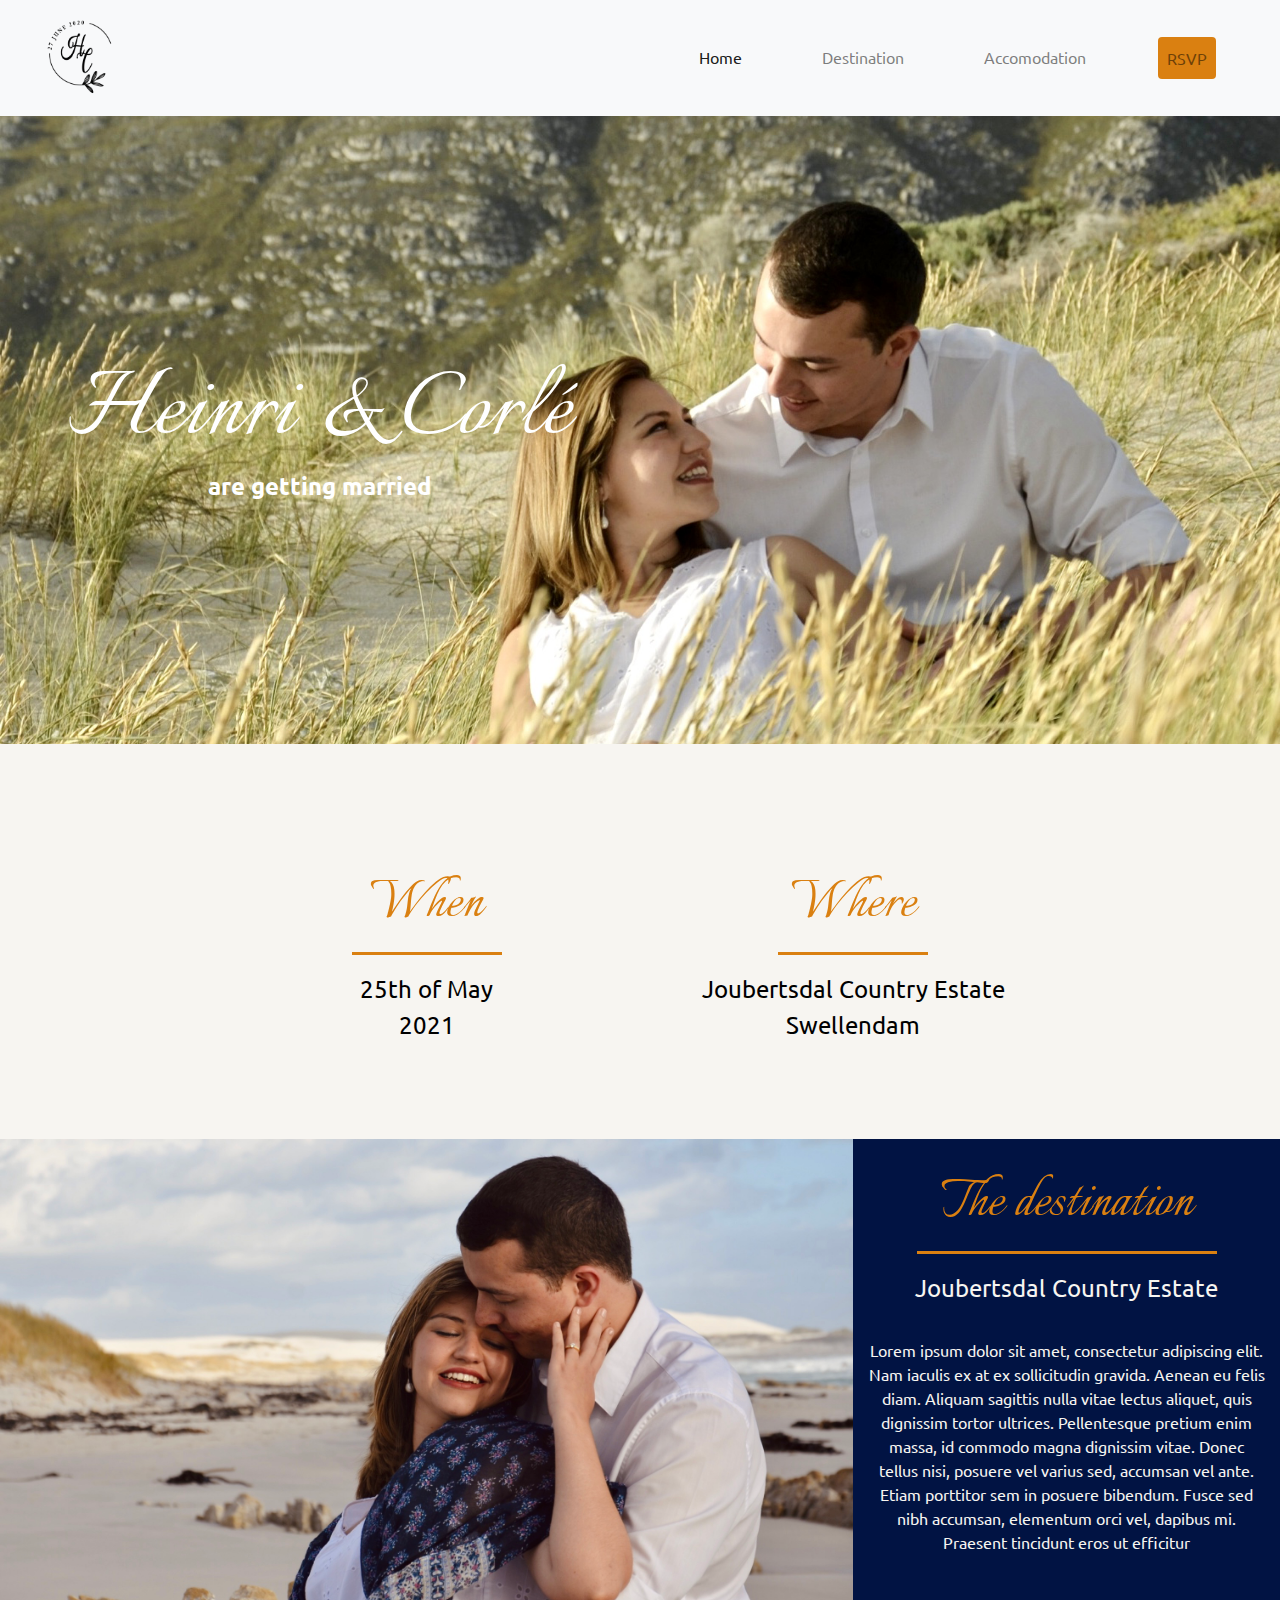
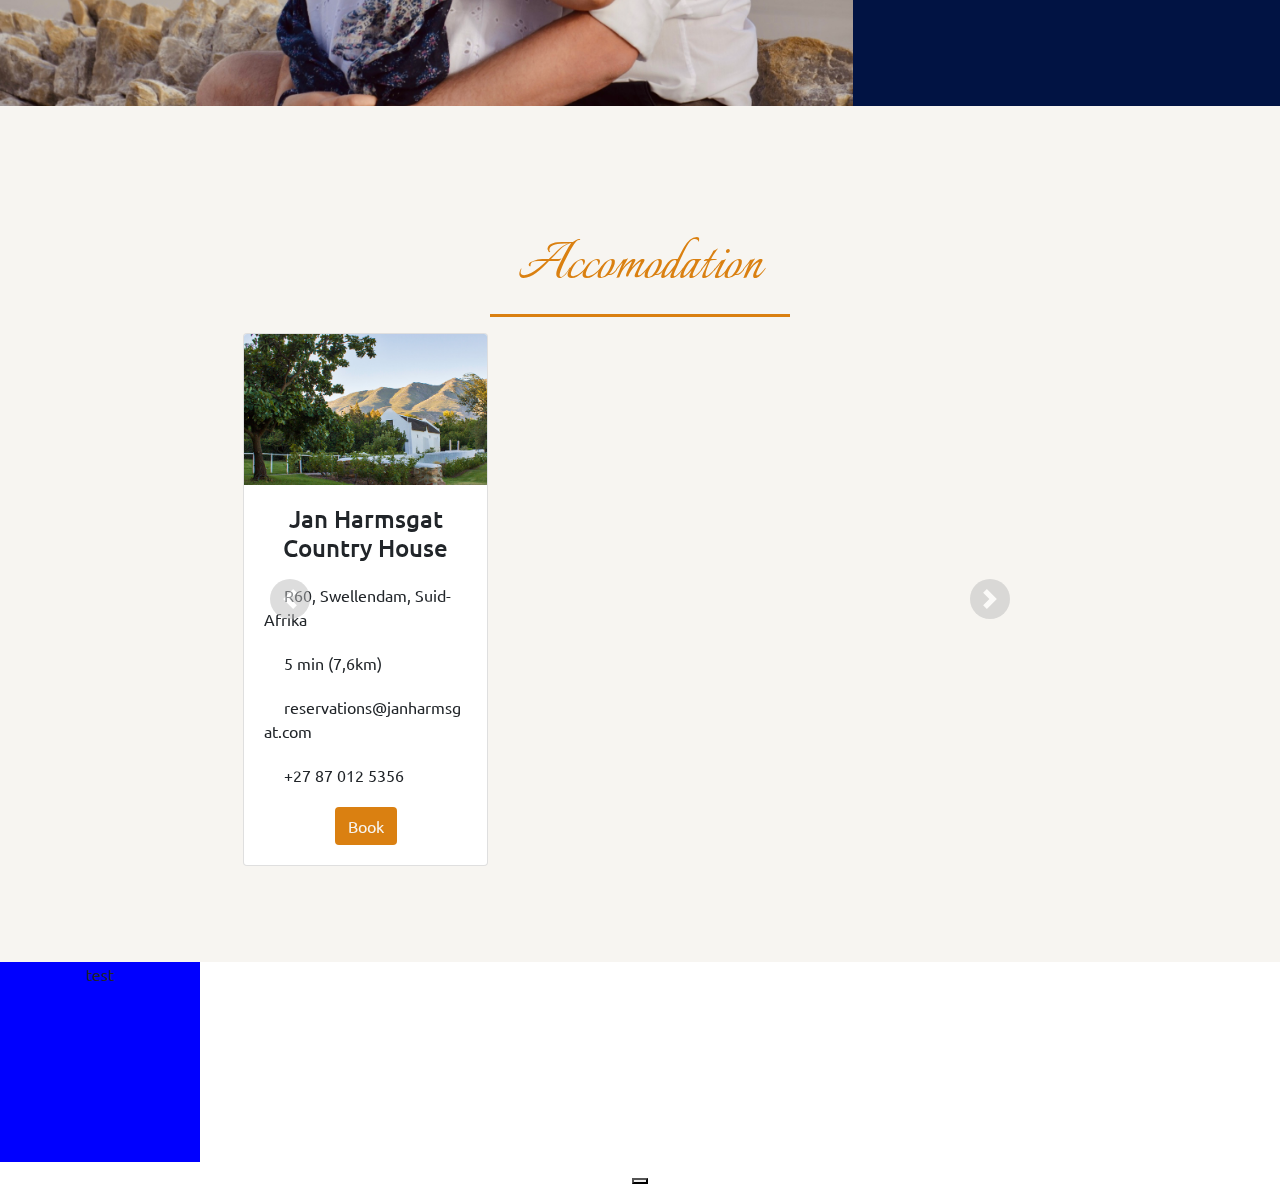
==== index.html @ 55f873d2 "added firebase integration" ====
<!DOCTYPE html>
<html lang="en">
  <head>
    <!-- Required meta tags -->
    <meta charset="utf-8" />
    <meta
      name="viewport"
      content="width=device-width, initial-scale=1, shrink-to-fit=no"
    />

    <!-- Fonts -->
    <link
      href="https://fonts.googleapis.com/css2?family=Roboto&family=Ubuntu&family=Italianno&display=swap"
      rel="stylesheet"
    />

    <!-- Bootstrap CSS -->
    <link
      rel="stylesheet"
      href="https://stackpath.bootstrapcdn.com/bootstrap/4.5.2/css/bootstrap.min.css"
      integrity="sha384-JcKb8q3iqJ61gNV9KGb8thSsNjpSL0n8PARn9HuZOnIxN0hoP+VmmDGMN5t9UJ0Z"
      crossorigin="anonymous"
    />

    <link rel="stylesheet" href="css/styles.css" />

    <title>Heinri & Corlé | 2021</title>
  </head>
  <body>
    <section id="header">
      <!-- Navbar -->
      <nav class="navbar navbar-expand-lg navbar-light bg-light">
        <a class="navbar-brand" href="#">
          <img
            src="./images/logo/Wedding-Monogram.png"
            width="100"
            height="100"
            alt="wedding-logo"
            loading="lazy"
        /></a>
        <button
          class="navbar-toggler"
          type="button"
          data-toggle="collapse"
          data-target="#navbarNavAltMarkup"
          aria-controls="navbarNavAltMarkup"
          aria-expanded="false"
          aria-label="Toggle navigation"
        >
          <span class="navbar-toggler-icon"></span>
        </button>
        <div class="collapse navbar-collapse" id="navbarNavAltMarkup">
          <div class="navbar-nav ml-auto">
            <a class="nav-link active" href="#"
              >Home <span class="sr-only">(current)</span></a
            >
            <a class="nav-link" href="#destination-info">Destination</a>
            <a class="nav-link" href="#accomodation-info">Accomodation</a>
            <button type="button" class="nav-link btn btn-custom" data-toggle="modal" data-target="#RSVPModal">RSVP</button>
          </div>
        </div>
      </nav>
    </section>
    <section id="main-content">
      <!-- Intro section -->
      <section id="intro">
        <div class="col-lg-6">
          <div class="intro-text">
            <div>
              <div class="intro-text-title">Heinri & Corlé</div>
              <div class="intro-text-subtitle">are getting married</div>
              <div>
                <span
                  data-jam="chevron-down"
                  data-fill="#FFFFFF"
                  data-width="64"
                  data-height="64"
                ></span>
              </div>
            </div>
          </div>
        </div>
      </section>
      <!-- Info summary section -->
      <section id="info-summary">
        <div class="row">
          <div class="d-none d-md-block col-2"></div>
          <div class="col-md-4">
            <span
              data-jam="calendar"
              data-fill="#000000"
              data-width="40"
              data-height="40"
            ></span>
            <div class="info-summary-title">When</div>
            <hr />
            <div class="info-summary-subtitle">
              <div>25th of May</div>
              <div>2021</div>
            </div>
          </div>
          <div class="col-md-4">
            <span
              data-jam="map"
              data-fill="#000000"
              data-width="40"
              data-height="40"
            ></span>
            <div class="info-summary-title">Where</div>
            <hr />
            <div class="info-summary-subtitle">
              <div>Joubertsdal Country Estate</div>
              <div>Swellendam</div>
            </div>
          </div>
          <div class="d-none d-md-block col-2"></div>
        </div>
      </section>
      <!-- Destination info section -->
      <section id="destination-info">
        <div class="row">
          <div class="col-lg-8 destination-info-img">
            <img src="./images/on-the-beach.JPG" alt="on-the-beach" />
          </div>
          <div class="col-lg-4">
            <div class="destination-info-title">The destination</div>
            <hr />
            <div class="destination-info-subtitle">
              Joubertsdal Country Estate
            </div>
            <div class="destination-info-text">
              <p>
                Lorem ipsum dolor sit amet, consectetur adipiscing elit. Nam
                iaculis ex at ex sollicitudin gravida. Aenean eu felis diam.
                Aliquam sagittis nulla vitae lectus aliquet, quis dignissim
                tortor ultrices. Pellentesque pretium enim massa, id commodo
                magna dignissim vitae. Donec tellus nisi, posuere vel varius
                sed, accumsan vel ante. Etiam porttitor sem in posuere bibendum.
                Fusce sed nibh accumsan, elementum orci vel, dapibus mi.
                Praesent tincidunt eros ut efficitur
              </p>
            </div>
          </div>
        </div>
      </section>
      <!-- Accomodation info -->
      <section id="accomodation-info">
        <div class="accomodation-info-title">Accomodation</div>
        <hr />
        <div class="row">
          <div class="col-xl-8 mx-auto">
            <div
              id="accomodation-info-carousel"
              class="carousel slide"
              data-ride="carousel"
            >
              <div class="carousel-inner w-100" role="listbox">
                <!-- Jan Harmsgat Country House -->
                <div class="carousel-item active">
                  <div class="col-lg-4 col-md-6">
                    <div class="card">
                      <img
                        class="card-img-top"
                        src="./images/accomodation/JanHarmsGat.png"
                        alt="Card image cap"
                      />
                      <div class="card-body">
                        <h4 class="card-title">Jan Harmsgat Country House</h4>
                        <div class="card-text-item">
                          <div>
                            <span
                              data-jam="map-marker"
                              data-fill="#000000"
                              data-width="24"
                              data-height="24"
                            ></span
                            ><span class="item-text"
                              >R60, Swellendam, Suid-Afrika</span
                            >
                          </div>
                        </div>
                        <div class="card-text-item">
                          <div>
                            <span
                              data-jam="ruler"
                              data-fill="#000000"
                              data-width="24"
                              data-height="24"
                            ></span
                            ><span class="item-text">5 min (7,6km)</span>
                          </div>
                        </div>
                        <div class="card-text-item">
                          <div>
                            <span
                              data-jam="envelope"
                              data-fill="#000000"
                              data-width="24"
                              data-height="24"
                            ></span
                            ><span class="item-text"
                              >reservations@janharmsgat.com</span
                            >
                          </div>
                        </div>
                        <div class="card-text-item">
                          <div>
                            <span
                              data-jam="phone"
                              data-fill="#000000"
                              data-width="24"
                              data-height="24"
                            ></span
                            ><span class="item-text">+27 87 012 5356</span>
                          </div>
                        </div>
                        <a class="btn btn-custom" href="http://www.janharmsgat.com/" target="_blank">Book</a>
                      </div>
                    </div> 
                  </div>
                </div>
                <!-- Fonteinskloof Guest Farm -->
                <div class="carousel-item">
                  <div class="col-lg-4 col-md-6">
                    <div class="card">
                      <img
                        class="card-img-top"
                        src="./images/accomodation/FonteinsKloof.png"
                        alt="Card image cap"
                      />
                      <div class="card-body">
                        <h4 class="card-title">Fonteinskloof Guest Farm</h4>
                        <div class="card-text-item">
                          <div>
                            <span
                              data-jam="map-marker"
                              data-fill="#000000"
                              data-width="24"
                              data-height="24"
                            ></span
                            ><span class="item-text"
                              >R60, Suid-Afrika</span
                            >
                          </div>
                        </div>
                        <div class="card-text-item">
                          <div>
                            <span
                              data-jam="ruler"
                              data-fill="#000000"
                              data-width="24"
                              data-height="24"
                            ></span
                            ><span class="item-text">5 min (7.6 km)</span>
                          </div>
                        </div>
                        <div class="card-text-item">
                          <div>
                            <span
                              data-jam="envelope"
                              data-fill="#000000"
                              data-width="24"
                              data-height="24"
                            ></span
                            ><span class="item-text"
                              >williamj17@gmail.com</span
                            >
                          </div>
                        </div>
                        <div class="card-text-item">
                          <div>
                            <span
                              data-jam="phone"
                              data-fill="#000000"
                              data-width="24"
                              data-height="24"
                            ></span
                            ><span class="item-text">+27 83 268 8273</span>
                          </div>
                        </div>
                        <a class="btn btn-custom" href="http://www.fonteinskloof.com/" target="_blank">Book</a>
                      </div>
                    </div> 
                  </div>
                </div>
                <!-- Bonfrutti -->
                <div class="carousel-item">
                  <div class="col-lg-4 col-md-6">
                    <div class="card">
                      <img
                        class="card-img-top"
                        src="./images/accomodation/BonFrutti.png"
                        alt="Card image cap"
                      />
                      <div class="card-body">
                        <h4 class="card-title">Bonfrutti</h4>
                        <div class="card-text-item">
                          <div>
                            <span
                              data-jam="map-marker"
                              data-fill="#000000"
                              data-width="24"
                              data-height="24"
                            ></span
                            ><span class="item-text"
                              >Boesmanspad, R60 tussen Ashton en Swellendam, Bonnievale, Suid-Afrika</span
                            >
                          </div>
                        </div>
                        <div class="card-text-item">
                          <div>
                            <span
                              data-jam="ruler"
                              data-fill="#000000"
                              data-width="24"
                              data-height="24"
                            ></span
                            ><span class="item-text">7 min (11.1 km)</span>
                          </div>
                        </div>
                        <div class="card-text-item">
                          <div>
                            <span
                              data-jam="envelope"
                              data-fill="#000000"
                              data-width="24"
                              data-height="24"
                            ></span
                            ><span class="item-text"
                              >info@bonfrutti.co.za</span
                            >
                          </div>
                        </div>
                        <div class="card-text-item">
                          <div>
                            <span
                              data-jam="phone"
                              data-fill="#000000"
                              data-width="24"
                              data-height="24"
                            ></span
                            ><span class="item-text">+27 84 549 2924</span>
                          </div>
                        </div>
                        <a class="btn btn-custom" href="http://www.bonfrutti.co.za/" target="_blank">Book</a>
                      </div>
                    </div> 
                  </div>
                </div>
                <!-- Spanspek Se Plek Akkommodasie -->
                <div class="carousel-item">
                  <div class="col-lg-4 col-md-6">
                    <div class="card">
                      <img
                        class="card-img-top"
                        src="./images/accomodation/SpanspekSePlek.png"
                        alt="Card image cap"
                      />
                      <div class="card-body">
                        <h4 class="card-title">Spanspek Se Plek Akkommodasie</h4>
                        <div class="card-text-item">
                          <div>
                            <span
                              data-jam="map-marker"
                              data-fill="#000000"
                              data-width="24"
                              data-height="24"
                            ></span
                            ><span class="item-text"
                              >Robertson, Suid-Afrika</span
                            >
                          </div>
                        </div>
                        <div class="card-text-item">
                          <div>
                            <span
                              data-jam="ruler"
                              data-fill="#000000"
                              data-width="24"
                              data-height="24"
                            ></span
                            ><span class="item-text">10 min (15.6 km)</span>
                          </div>
                        </div>
                        <div class="card-text-item">
                          <div>
                            <span
                              data-jam="envelope"
                              data-fill="#000000"
                              data-width="24"
                              data-height="24"
                            ></span
                            ><span class="item-text"
                              >spanspek@breede.co.za</span
                            >
                          </div>
                        </div>
                        <div class="card-text-item">
                          <div>
                            <span
                              data-jam="phone"
                              data-fill="#000000"
                              data-width="24"
                              data-height="24"
                            ></span
                            ><span class="item-text">+27 82 321 7154</span>
                          </div>
                        </div>
                        <a class="btn btn-custom" href="http://www.spanspekseplek.co.za/" target="_blank">Book</a>
                      </div>
                    </div> 
                  </div>
                </div>
                <!-- Eenuurkop Guest Farm -->
                <div class="carousel-item">
                  <div class="col-lg-4 col-md-6">
                    <div class="card">
                      <img
                        class="card-img-top"
                        src="./images/accomodation/eenuurkop.png"
                        alt="Card image cap"
                      />
                      <div class="card-body">
                        <h4 class="card-title">Eenuurkop Guest Farm</h4>
                        <div class="card-text-item">
                          <div>
                            <span
                              data-jam="map-marker"
                              data-fill="#000000"
                              data-width="24"
                              data-height="24"
                            ></span
                            ><span class="item-text"
                              >R60, Swellendam, Suid-Afrika</span
                            >
                          </div>
                        </div>
                        <div class="card-text-item">
                          <div>
                            <span
                              data-jam="ruler"
                              data-fill="#000000"
                              data-width="24"
                              data-height="24"
                            ></span
                            ><span class="item-text">9 min (13.4 km)</span>
                          </div>
                        </div>
                        <div class="card-text-item">
                          <div>
                            <span
                              data-jam="envelope"
                              data-fill="#000000"
                              data-width="24"
                              data-height="24"
                            ></span
                            ><span class="item-text"
                              >info@eenuurkop.co.za</span
                            >
                          </div>
                        </div>
                        <div class="card-text-item">
                          <div>
                            <span
                              data-jam="phone"
                              data-fill="#000000"
                              data-width="24"
                              data-height="24"
                            ></span
                            ><span class="item-text">+27 82 956 9461</span>
                          </div>
                        </div>
                        <a class="btn btn-custom" href="http://www.eenuurkop.co.za/" target="_blank">Book</a>
                      </div>
                    </div> 
                  </div>
                </div>
                <!-- Leopard Trail -->
                <div class="carousel-item">
                  <div class="col-lg-4 col-md-6">
                    <div class="card">
                      <img
                        class="card-img-top"
                        src="./images/accomodation/leopardsTrail.png"
                        alt="Card image cap"
                      />
                      <div class="card-body">
                        <h4 class="card-title">Leopard Trail</h4>
                        <div class="card-text-item">
                          <div>
                            <span
                              data-jam="map-marker"
                              data-fill="#000000"
                              data-width="24"
                              data-height="24"
                            ></span
                            ><span class="item-text"
                              >R60, Bonnievale, Suid-Arika</span
                            >
                          </div>
                        </div>
                        <div class="card-text-item">
                          <div>
                            <span
                              data-jam="ruler"
                              data-fill="#000000"
                              data-width="24"
                              data-height="24"
                            ></span
                            ><span class="item-text">9 min (6.3 km)</span>
                          </div>
                        </div>
                        <div class="card-text-item">
                          <div>
                            <span
                              data-jam="envelope"
                              data-fill="#000000"
                              data-width="24"
                              data-height="24"
                            ></span
                            ><span class="item-text"
                              >leopardtrail@barvallei.co.za</span
                            >
                          </div>
                        </div>
                        <div class="card-text-item">
                          <div>
                            <span
                              data-jam="phone"
                              data-fill="#000000"
                              data-width="24"
                              data-height="24"
                            ></span
                            ><span class="item-text">+27 82 413 4021</span>
                          </div>
                        </div>
                        <a class="btn btn-custom" href="http://www.leopardtrail.co.za/" target="_blank">Book</a>
                      </div>
                    </div> 
                  </div>
                </div>
                <!-- Swellendam Country Lodge -->
                <div class="carousel-item">
                  <div class="col-lg-4 col-md-6">
                    <div class="card">
                      <img
                        class="card-img-top"
                        src="./images/accomodation/SwellendamCountryLodge.png"
                        alt="Card image cap"
                      />
                      <div class="card-body">
                        <h4 class="card-title">Swellendam Country Lodge</h4>
                        <div class="card-text-item">
                          <div>
                            <span
                              data-jam="map-marker"
                              data-fill="#000000"
                              data-width="24"
                              data-height="24"
                            ></span
                            ><span class="item-text"
                              >237 Voortrek St, Swellendam, Suid-Afrika</span
                            >
                          </div>
                        </div>
                        <div class="card-text-item">
                          <div>
                            <span
                              data-jam="ruler"
                              data-fill="#000000"
                              data-width="24"
                              data-height="24"
                            ></span
                            ><span class="item-text">12 min (16.8 km)</span>
                          </div>
                        </div>
                        <div class="card-text-item">
                          <div>
                            <span
                              data-jam="envelope"
                              data-fill="#000000"
                              data-width="24"
                              data-height="24"
                            ></span
                            ><span class="item-text"
                              >info@swellendamlodge.com</span
                            >
                          </div>
                        </div>
                        <div class="card-text-item">
                          <div>
                            <span
                              data-jam="phone"
                              data-fill="#000000"
                              data-width="24"
                              data-height="24"
                            ></span
                            ><span class="item-text">+27 28 514 3629</span>
                          </div>
                        </div>
                        <a class="btn btn-custom" href="http://www.swellendamlodge.com/" target="_blank">Book</a>
                      </div>
                    </div> 
                  </div>
                </div>
                <!-- Old Mill Guest House -->
                <div class="carousel-item">
                  <div class="col-lg-4 col-md-6">
                    <div class="card">
                      <img
                        class="card-img-top"
                        src="./images/accomodation/oldmill.png"
                        alt="Card image cap"
                      />
                      <div class="card-body">
                        <h4 class="card-title">Old Mill Guest House</h4>
                        <div class="card-text-item">
                          <div>
                            <span
                              data-jam="map-marker"
                              data-fill="#000000"
                              data-width="24"
                              data-height="24"
                            ></span
                            ><span class="item-text"
                              >241 Voortrek St, Swellendam, Suid-Afrika</span
                            >
                          </div>
                        </div>
                        <div class="card-text-item">
                          <div>
                            <span
                              data-jam="ruler"
                              data-fill="#000000"
                              data-width="24"
                              data-height="24"
                            ></span
                            ><span class="item-text">11 min (16.7 km)</span>
                          </div>
                        </div>
                        <div class="card-text-item">
                          <div>
                            <span
                              data-jam="envelope"
                              data-fill="#000000"
                              data-width="24"
                              data-height="24"
                            ></span
                            ><span class="item-text"
                              >guestcottages@oldmill.co.za</span
                            >
                          </div>
                        </div>
                        <div class="card-text-item">
                          <div>
                            <span
                              data-jam="phone"
                              data-fill="#000000"
                              data-width="24"
                              data-height="24"
                            ></span
                            ><span class="item-text">+27 28 514 2790</span>
                          </div>
                        </div>
                        <a class="btn btn-custom" href="http://www.oldmill.co.za/" target="_blank">Book</a>
                      </div>
                    </div> 
                  </div>
                </div>
                <!-- Moolmanshof B&B -->
                <div class="carousel-item">
                  <div class="col-lg-4 col-md-6">
                    <div class="card">
                      <img
                        class="card-img-top"
                        src="./images/accomodation/Moolmanshof.png"
                        alt="Card image cap"
                      />
                      <div class="card-body">
                        <h4 class="card-title">Moolmanshof B&B</h4>
                        <div class="card-text-item">
                          <div>
                            <span
                              data-jam="map-marker"
                              data-fill="#000000"
                              data-width="24"
                              data-height="24"
                            ></span
                            ><span class="item-text"
                              >217 Voortrek St, Swellendam, Suid-Afrika</span
                            >
                          </div>
                        </div>
                        <div class="card-text-item">
                          <div>
                            <span
                              data-jam="ruler"
                              data-fill="#000000"
                              data-width="24"
                              data-height="24"
                            ></span
                            ><span class="item-text">12 min (17.0 km)</span>
                          </div>
                        </div>
                        <div class="card-text-item">
                          <div>
                            <span
                              data-jam="envelope"
                              data-fill="#000000"
                              data-width="24"
                              data-height="24"
                            ></span
                            ><span class="item-text"
                              >None</span
                            >
                          </div>
                        </div>
                        <div class="card-text-item">
                          <div>
                            <span
                              data-jam="phone"
                              data-fill="#000000"
                              data-width="24"
                              data-height="24"
                            ></span
                            ><span class="item-text">+27 28 514 3258</span>
                          </div>
                        </div>
                        <a class="btn btn-custom" href="https://www.annascollection.com/moolmanshof/self-catering" target="_blank">Book</a>
                      </div>
                    </div> 
                  </div>
                </div>
                <!-- Rothman Manor Guest House -->
                <div class="carousel-item">
                  <div class="col-lg-4 col-md-6">
                    <div class="card">
                      <img
                        class="card-img-top"
                        src="./images/accomodation/RothmansManor.png"
                        alt="Card image cap"
                      />
                      <div class="card-body">
                        <h4 class="card-title">Rothman Manor Guest House</h4>
                        <div class="card-text-item">
                          <div>
                            <span
                              data-jam="map-marker"
                              data-fill="#000000"
                              data-width="24"
                              data-height="24"
                            ></span
                            ><span class="item-text"
                              >268 Voortrek St, Swellendam, Suid-Afrika</span
                            >
                          </div>
                        </div>
                        <div class="card-text-item">
                          <div>
                            <span
                              data-jam="ruler"
                              data-fill="#000000"
                              data-width="24"
                              data-height="24"
                            ></span
                            ><span class="item-text">13 min (16.8 km)</span>
                          </div>
                        </div>
                        <div class="card-text-item">
                          <div>
                            <span
                              data-jam="envelope"
                              data-fill="#000000"
                              data-width="24"
                              data-height="24"
                            ></span
                            ><span class="item-text"
                              >info@rothmanmanor.co.za</span
                            >
                          </div>
                        </div>
                        <div class="card-text-item">
                          <div>
                            <span
                              data-jam="phone"
                              data-fill="#000000"
                              data-width="24"
                              data-height="24"
                            ></span
                            ><span class="item-text">+27 28 514 2771</span>
                          </div>
                        </div>
                        <a class="btn btn-custom" href="http://www.rothmanmanor.co.za/" target="_blank">Book</a>
                      </div>
                    </div> 
                  </div>
                </div>
              </div>
              <a
                class="carousel-control-prev"
                href="#accomodation-info-carousel"
                role="button"
                data-slide="prev"
              >
              <span class="dot"><span
                class="carousel-control-prev-icon"
                aria-hidden="true"
              ></span>
                <span class="sr-only">Previous</span>
              </a>
              <a
                class="carousel-control-next"
                href="#accomodation-info-carousel"
                role="button"
                data-slide="next"
              >
                <span class="dot"><span
                  class="carousel-control-next-icon"
                  aria-hidden="true"
                ></span>
              </span>
                <span class="sr-only">Next</span>
              </a>
            </div>
          </div>
        </div>
      </section>
    </section>
    <section id="footer">
      <div id="test" style="height:200px; width: 200px; background-color: blue; z-index: 10000000;">test</div>
      <button onclick="writeTest()"></button>
    </section>
    <span id="backToTopButton" class="dot" onclick="topFunction()" ><span
      data-jam="chevron-up"
      data-fill="#FFF"
      data-width="24"
      data-height="24"
    ></span
    ></span>    
  

<!-- Modal -->
<div class="modal fade" id="RSVPModal" tabindex="-1" aria-labelledby="exampleModalLabel" aria-hidden="true">
  <div class="modal-dialog">
    <div class="modal-content">
      <div class="modal-header">
        <h5 class="modal-title" id="exampleModalLabel">RSVP</h5>
        <button type="button" class="close" data-dismiss="modal" aria-label="Close">
          <span aria-hidden="true">&times;</span>
        </button>
      </div>
      <div class="modal-body">
        Please enter your name
      </div>
      <div class="modal-footer">
        <button type="button" class="btn btn-secondary" data-dismiss="modal">Close</button>
        <button type="button" class="btn btn-primary">RSVP</button>
      </div>
    </div>
  </div>
</div>

<!-- The core Firebase JS SDK is always required and must be listed first -->
<script src="https://www.gstatic.com/firebasejs/8.0.0/firebase-app.js"></script>

<!-- TODO: Add SDKs for Firebase products that you want to use
     https://firebase.google.com/docs/web/setup#available-libraries -->
<script src="https://www.gstatic.com/firebasejs/8.0.0/firebase-analytics.js"></script>
<script src="https://www.gstatic.com/firebasejs/8.0.0/firebase-database.js"></script>

<script>
  // Your web app's Firebase configuration
  // For Firebase JS SDK v7.20.0 and later, measurementId is optional
  var firebaseConfig = {
    apiKey: "AIzaSyBouhxQ9n17fgGP1L5nU3v7B1D0TyR961c",
    authDomain: "hc-wedding-2021.firebaseapp.com",
    databaseURL: "https://hc-wedding-2021.firebaseio.com",
    projectId: "hc-wedding-2021",
    storageBucket: "hc-wedding-2021.appspot.com",
    messagingSenderId: "503199872066",
    appId: "1:503199872066:web:5f69a47d61fe23584969db",
    measurementId: "G-R15TS4N8QQ"
  };
  // Initialize Firebase
  firebase.initializeApp(firebaseConfig);  
  firebase.analytics();
  var database = firebase.database();
</script>

    <!-- Optional JavaScript -->
    <!-- jQuery first, then Popper.js, then Bootstrap JS -->
    <script
      src="https://code.jquery.com/jquery-3.5.1.slim.min.js"
      integrity="sha384-DfXdz2htPH0lsSSs5nCTpuj/zy4C+OGpamoFVy38MVBnE+IbbVYUew+OrCXaRkfj"
      crossorigin="anonymous"
    ></script>
    <script>
      $(".carousel.slide .carousel-item").each(function () {
        var next = $(this).next();
        if (!next.length) {
          next = $(this).siblings(":first");
        }
        next.children(":first-child").clone().appendTo($(this));

        for (var i = 0; i < 1; i++) {
            next = next.next();
          if (!next.length) {
            next = $(this).siblings(":first");
          }
          next.children(":first-child").clone().appendTo($(this));
        }
      });

      //Get the button:
      backToTopButton = document.getElementById("backToTopButton");

// When the user scrolls down 20px from the top of the document, show the button
window.onscroll = function() {scrollFunction()};

function scrollFunction() {
  if (document.body.scrollTop > 20 || document.documentElement.scrollTop > 20) {
    backToTopButton.style.display = "inline-flex";
    backToTopButton.style.webkitDisplay = "inline-flex";
  } else {
    backToTopButton.style.display = "none";
    backToTopButton.style.webkitDisplay = "none";
  }
}

// When the user clicks on the button, scroll to the top of the document
function topFunction() {
  document.body.scrollTop = 0; // For Safari
  document.documentElement.scrollTop = 0; // For Chrome, Firefox, IE and Opera
}

function updateTest(test){
 var testE = document.getElementById('test');
 testE.innerHTML = test;
}

function writeTest() {
  var testE = document.getElementById('test').innerHTML;
  var newTest = newTest == 'true';
  console.log(newTest);
  firebase.database().ref().set({
      Test: newTest
  });
}

var getTestRef = firebase.database().ref('Test');

getTestRef.on('value', function(snapshot) {
  updateTest(snapshot.val());
});

    </script>
    <script
      src="https://cdn.jsdelivr.net/npm/popper.js@1.16.1/dist/umd/popper.min.js"
      integrity="sha384-9/reFTGAW83EW2RDu2S0VKaIzap3H66lZH81PoYlFhbGU+6BZp6G7niu735Sk7lN"
      crossorigin="anonymous"
    ></script>
    <script
      src="https://stackpath.bootstrapcdn.com/bootstrap/4.5.2/js/bootstrap.min.js"
      integrity="sha384-B4gt1jrGC7Jh4AgTPSdUtOBvfO8shuf57BaghqFfPlYxofvL8/KUEfYiJOMMV+rV"
      crossorigin="anonymous"
    ></script>
    <!-- Jam Icons -->
    <script src="https://unpkg.com/jam-icons/js/jam.min.js"></script>
  </body>
</html>
---- css/styles.css ----
:root {
  --color-primary: #011343;
  --color-secondary: #da8011;
  --color-neutral: #f7f5f1;
  --color-black: #000000;
  --color-white: #ffffff;
  --color-gold-dark: #c27210;
  --color-gold-light: #fbd19e;
  --font-color-primary: rgb(255, 255, 255);
  --font-size-s: 1rem;
  --font-size-m: 1.5rem;
  --font-size-l: 4rem;
  --font-size-xl: 7rem;
  --padding-xs: 0.2rem;
  --padding-s: 2rem;
  --padding-m: 4rem;
  --padding-l: 6rem;
  --padding-xl: 8rem;
  --margin-s: 2rem;
  --margin-m: 4rem;
  --margin-l: 6rem;
  --margin-xl: 8rem;
  --font-cursive: "Italianno", cursive;
}

html,
body {
  width: 100%;
  height: 100%;
  margin: 0px;
  padding: 0px;
}

body {
  background-image: url("../images/long-grass-bg.png");
  background-repeat: no-repeat;
  background-attachment: fixed;
  background-position: center;
  background-size: cover;
  font-family: "Ubuntu", sans-serif;
  text-align: center;
}

.row {
  margin-left: 0;
  margin-right: 0;
}

.btn-custom {
  color: var(--color-neutral);
  background-color: var(--color-secondary);
  border-color: transparent;
}

.btn-custom:hover {
  background-color: var(--color-gold-dark);
}

.btn:focus {
  box-shadow: 0 0 0 0.2rem var(--color-gold-light);
}

/* Navbar */

.navbar {
  padding: var(--padding-xs) var(--padding-s);
}

.nav-link {
  margin: 0 var(--margin-s);
}

.navbar-light .navbar-nav .nav-link.btn-rsvp {
  color: var(--color-neutral);
}

/* Intro section */
.intro-text {
  color: var(--font-color-primary);
  display: flex;
  align-items: center;
  justify-content: center;
  margin: 15rem 0;
}

.intro-text-title {
  font-family: var(--font-cursive);
  font-size: var(--font-size-xl);
  line-height: 1;
}
.intro-text-subtitle {
  font-size: var(--font-size-m);
  font-weight: bold;
}

/* Info summary section */

#info-summary {
  background-color: var(--color-neutral);
  padding: var(--padding-l) 0;
}

#info-summary hr {
  border-color: var(--color-secondary);
  width: 150px;
  border-width: 3px;
}

.info-summary-title {
  font-family: var(--font-cursive);
  font-size: var(--font-size-l);
  color: var(--color-secondary);
  line-height: 1;
  margin-top: var(--margin-s);
}

.info-summary-subtitle {
  font-size: var(--font-size-m);
  color: var(--color-black);
}

/* Destination info section*/

#destination-info {
  background-color: var(--color-primary);
}

#destination-info img {
  padding: 0;
  width: 100%;
}

.destination-info-img {
  padding: 0;
}

#destination-info hr {
  border-color: var(--color-secondary);
  width: 300px;
  border-width: 3px;
}

.destination-info-title {
  font-family: var(--font-cursive);
  font-size: var(--font-size-l);
  color: var(--color-secondary);
  line-height: 1;
  margin-top: var(--margin-s);
}

.destination-info-subtitle {
  font-size: var(--font-size-m);
  color: var(--color-neutral);
}

.destination-info-text {
  font-size: var(--font-size-s);
  color: var(--color-neutral);
  margin-top: var(--margin-s);
}

/* Accomodation */

#accomodation-info {
  background-color: var(--color-neutral);
  padding: var(--padding-l) 0;
}

#accomodation-info hr {
  border-color: var(--color-secondary);
  width: 300px;
  border-width: 3px;
}

.accomodation-info-title {
  font-family: var(--font-cursive);
  font-size: var(--font-size-l);
  color: var(--color-secondary);
  line-height: 1;
  margin-top: var(--margin-s);
}

.dot {
  height: 40px;
  width: 40px;
  background-color: #bbb;
  border-radius: 50%;
  display: inline-flex;
  align-items: center;
  justify-content: center;
}

.card-text-item {
  margin: 20px 0;
  text-align: left;
}

.card-text-item .item-text {
  margin-left: 20px;
}

/* Accomodation Carousel */

/* medium - display 2  */
@media (min-width: 768px) {
  .carousel-inner .carousel-item-right.active,
  .carousel-inner .carousel-item-next {
    transform: translateX(50%);
  }

  .carousel-inner .carousel-item-left.active,
  .carousel-inner .carousel-item-prev {
    transform: translateX(-50%);
  }
}

/* large - display 3 */
@media (min-width: 992px) {
  .carousel-inner .carousel-item-right.active,
  .carousel-inner .carousel-item-next {
    transform: translateX(33%);
  }

  .carousel-inner .carousel-item-left.active,
  .carousel-inner .carousel-item-prev {
    transform: translateX(-33%);
  }
}

@media (max-width: 768px) {
  .carousel-inner .carousel-item > div {
    display: none;
  }

  .carousel-inner .carousel-item > div:first-child {
    display: block;
  }
}

.carousel-inner .carousel-item.active,
.carousel-inner .carousel-item-next,
.carousel-inner .carousel-item-prev {
  display: flex;
}

.carousel-inner .carousel-item-right,
.carousel-inner .carousel-item-left {
  transform: translateX(0);
}


/* Back to top button */

#backToTopButton { 
    display: none;     
    position: fixed;
    bottom: 20px;
    right: 30px;
    z-index: 99;    
    border: none;
    outline: none;   
    cursor: pointer;    
  }
  
  #backToTopButton:hover {
    background-color: #555;
  }
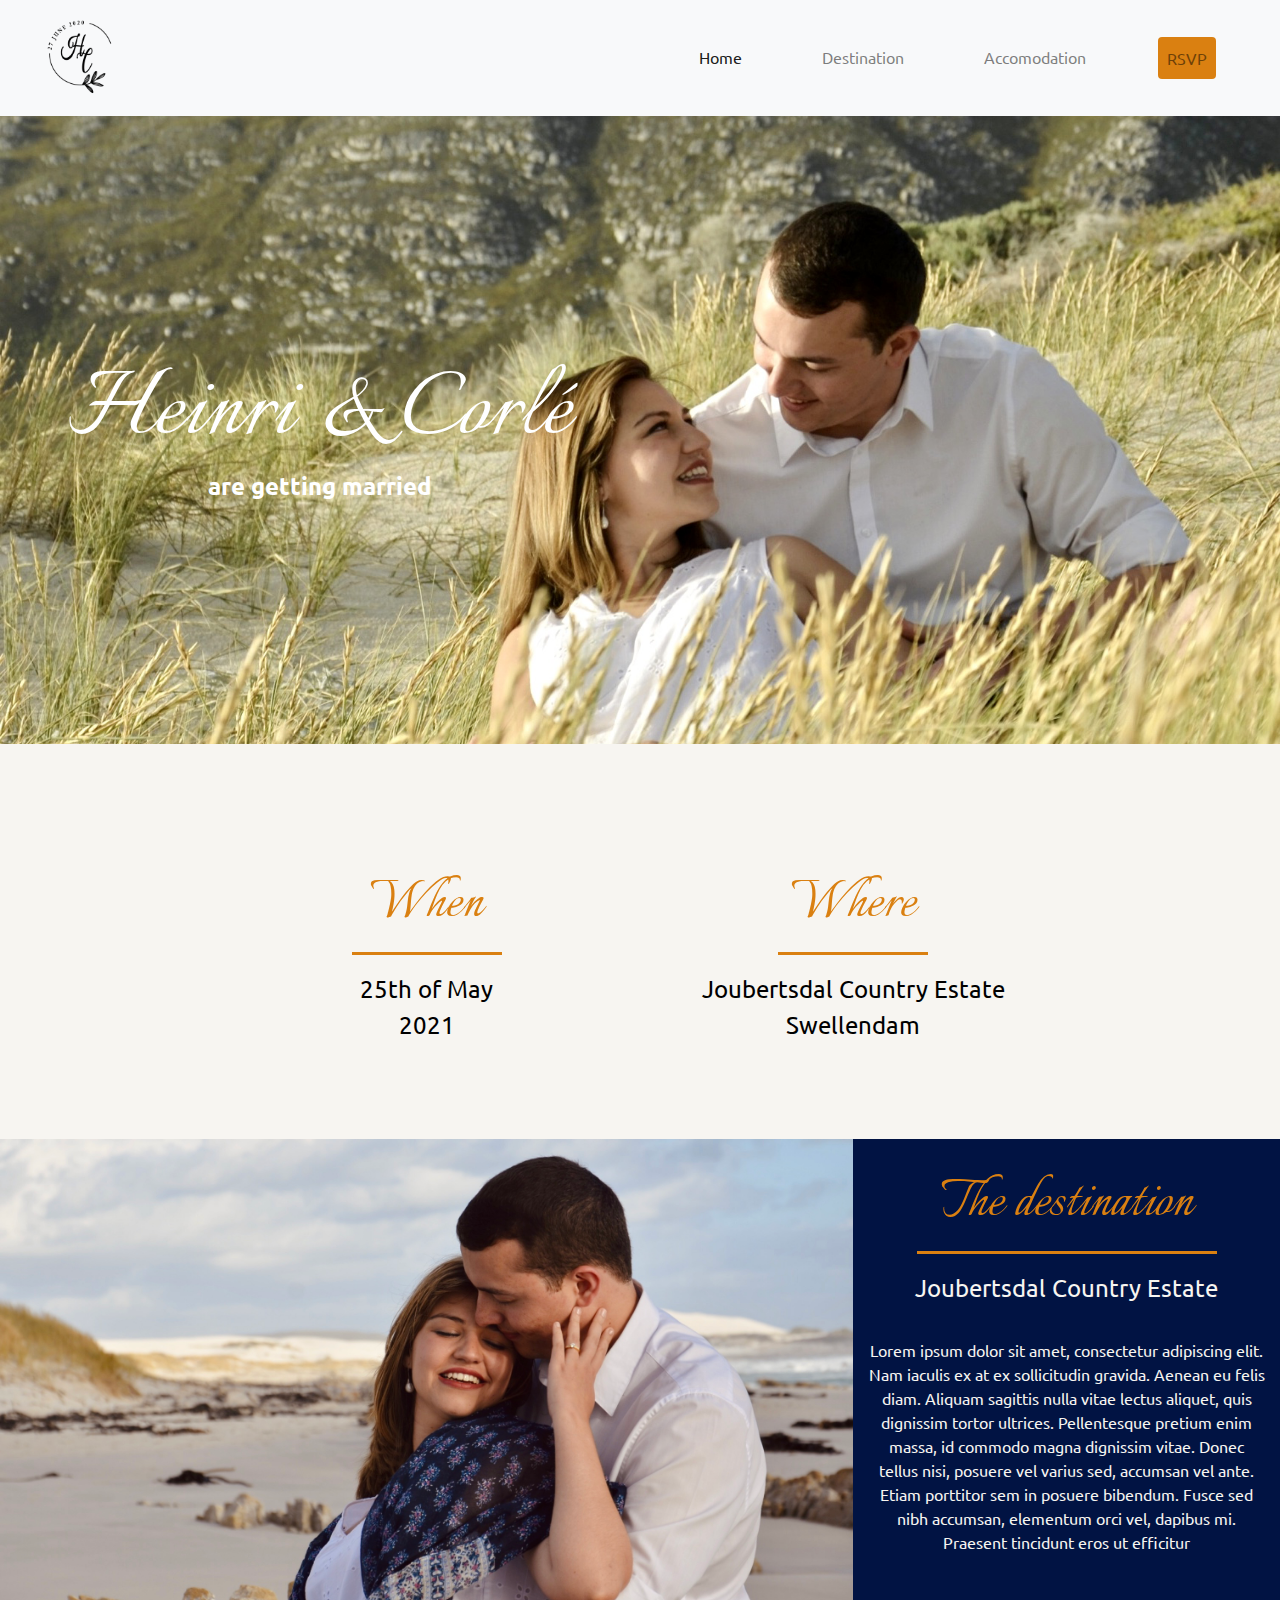
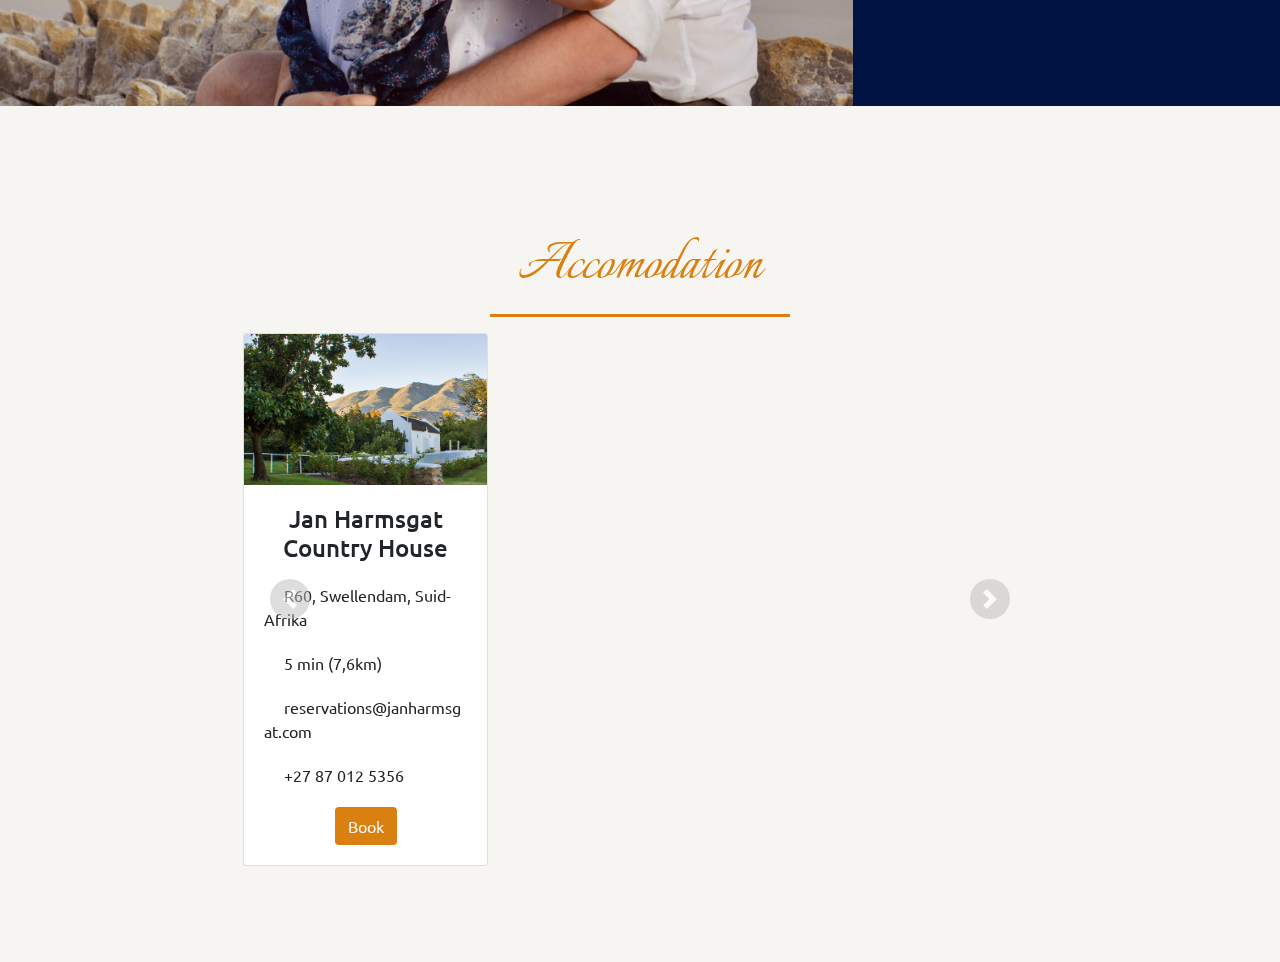
==== commit 5623237a: "added first rsvp page" ====
--- a/index.html
+++ b/index.html
@@ -26,7 +26,7 @@
 
     <title>Heinri & Corlé | 2021</title>
   </head>
-  <body>
+  <body class="home">
     <section id="header">
       <!-- Navbar -->
       <nav class="navbar navbar-expand-lg navbar-light bg-light">
@@ -56,7 +56,7 @@
             >
             <a class="nav-link" href="#destination-info">Destination</a>
             <a class="nav-link" href="#accomodation-info">Accomodation</a>
-            <button type="button" class="nav-link btn btn-custom" data-toggle="modal" data-target="#RSVPModal">RSVP</button>
+            <button type="button" class="nav-link btn btn-custom"><a href="./rsvp.html">RSVP</a></button>
           </div>
         </div>
       </nav>
@@ -826,9 +826,7 @@
         </div>
       </section>
     </section>
-    <section id="footer">
-      <div id="test" style="height:200px; width: 200px; background-color: blue; z-index: 10000000;">test</div>
-      <button onclick="writeTest()"></button>
+    <section id="footer">      
     </section>
     <span id="backToTopButton" class="dot" onclick="topFunction()" ><span
       data-jam="chevron-up"
@@ -894,66 +892,7 @@
       integrity="sha384-DfXdz2htPH0lsSSs5nCTpuj/zy4C+OGpamoFVy38MVBnE+IbbVYUew+OrCXaRkfj"
       crossorigin="anonymous"
     ></script>
-    <script>
-      $(".carousel.slide .carousel-item").each(function () {
-        var next = $(this).next();
-        if (!next.length) {
-          next = $(this).siblings(":first");
-        }
-        next.children(":first-child").clone().appendTo($(this));
-
-        for (var i = 0; i < 1; i++) {
-            next = next.next();
-          if (!next.length) {
-            next = $(this).siblings(":first");
-          }
-          next.children(":first-child").clone().appendTo($(this));
-        }
-      });
-
-      //Get the button:
-      backToTopButton = document.getElementById("backToTopButton");
-
-// When the user scrolls down 20px from the top of the document, show the button
-window.onscroll = function() {scrollFunction()};
-
-function scrollFunction() {
-  if (document.body.scrollTop > 20 || document.documentElement.scrollTop > 20) {
-    backToTopButton.style.display = "inline-flex";
-    backToTopButton.style.webkitDisplay = "inline-flex";
-  } else {
-    backToTopButton.style.display = "none";
-    backToTopButton.style.webkitDisplay = "none";
-  }
-}
-
-// When the user clicks on the button, scroll to the top of the document
-function topFunction() {
-  document.body.scrollTop = 0; // For Safari
-  document.documentElement.scrollTop = 0; // For Chrome, Firefox, IE and Opera
-}
-
-function updateTest(test){
- var testE = document.getElementById('test');
- testE.innerHTML = test;
-}
-
-function writeTest() {
-  var testE = document.getElementById('test').innerHTML;
-  var newTest = newTest == 'true';
-  console.log(newTest);
-  firebase.database().ref().set({
-      Test: newTest
-  });
-}
-
-var getTestRef = firebase.database().ref('Test');
-
-getTestRef.on('value', function(snapshot) {
-  updateTest(snapshot.val());
-});
-
-    </script>
+    <script src="./js/script.js"></script>    
     <script
       src="https://cdn.jsdelivr.net/npm/popper.js@1.16.1/dist/umd/popper.min.js"
       integrity="sha384-9/reFTGAW83EW2RDu2S0VKaIzap3H66lZH81PoYlFhbGU+6BZp6G7niu735Sk7lN"
--- a/css/styles.css
+++ b/css/styles.css
@@ -16,12 +16,57 @@
   --padding-m: 4rem;
   --padding-l: 6rem;
   --padding-xl: 8rem;
+  --margin-xs: 0.2rem;
   --margin-s: 2rem;
   --margin-m: 4rem;
   --margin-l: 6rem;
   --margin-xl: 8rem;
   --font-cursive: "Italianno", cursive;
 }
+
+/* Utility */
+.margin-top-xs{
+  margin-top: var(--margin-xs)
+}
+
+.margin-top-s{
+  margin-top: var(--margin-s)
+}
+
+.margin-top-m{
+  margin-top: var(--margin-ms)
+}
+
+.margin-top-l{
+  margin-top: var(--margin-l)
+}
+
+.margin-top-xl{
+  margin-top: var(--margin-xl)
+}
+
+.padding-top-xs{
+  padding-top: var(--padding-xs)
+}
+
+.padding-top-s{
+  padding-top: var(--padding-s)
+}
+
+.padding-top-m{
+  padding-top: var(--padding-ms)
+}
+
+.padding-top-l{
+  padding-top: var(--padding-l)
+}
+
+.padding-top-xl{
+  padding-top: var(--padding-xl)
+}
+
+
+
 
 html,
 body {
@@ -31,14 +76,18 @@
   padding: 0px;
 }
 
-body {
+body{
+  font-family: "Ubuntu", sans-serif;
+  text-align: center;
+  background-color: var(--color-neutral);
+}
+
+body.home{
   background-image: url("../images/long-grass-bg.png");
   background-repeat: no-repeat;
   background-attachment: fixed;
   background-position: center;
-  background-size: cover;
-  font-family: "Ubuntu", sans-serif;
-  text-align: center;
+  background-size: cover;  
 }
 
 .row {
@@ -58,6 +107,11 @@
 
 .btn:focus {
   box-shadow: 0 0 0 0.2rem var(--color-gold-light);
+}
+
+.nav-link.btn.btn-custom > a {
+  text-decoration-line: none;
+  color: rgba(0,0,0,.5);
 }
 
 /* Navbar */
@@ -264,4 +318,39 @@
   
   #backToTopButton:hover {
     background-color: #555;
+  }
+
+  /* Admin modal */
+
+  #guest-info-modal .modal-body label {
+    display: block;
+    text-align: left;
+  }
+
+  /* Admin guest list */
+
+  #guest-list-search-bar {
+    margin-top: var(--margin-s);
+  }
+
+  #guest-list-table {
+    background-color: var(--color-white);
+    margin-top: var(--margin-xs);
+  }
+
+  /* RSVP */
+
+  .rsvp-item {
+    padding: var(--padding-m);
+  }
+
+  .rsvp-text-title {
+    font-family: var(--font-cursive);
+    font-size: var(--font-size-xl);
+    line-height: 1;
+  }
+
+  .rsvp-input-text{
+    width:100%;
+    padding: var(--padding-xs);
   }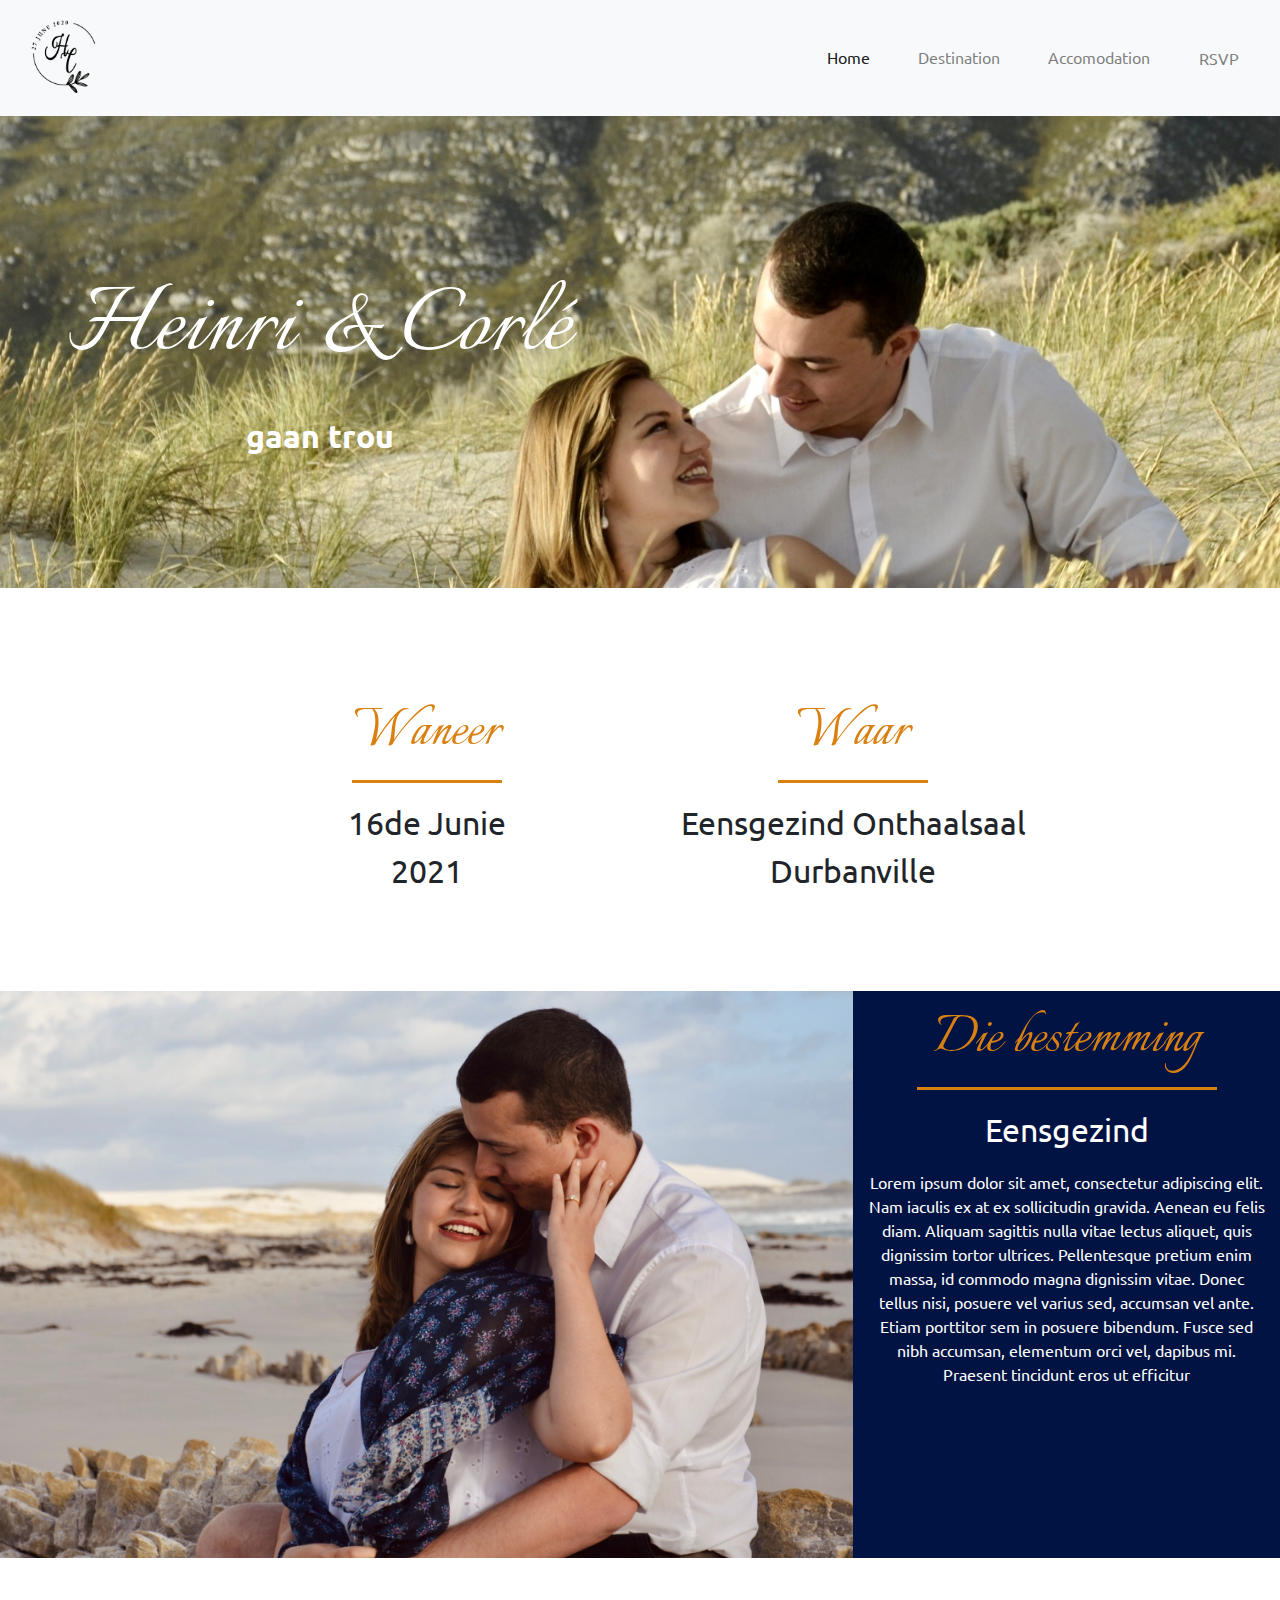
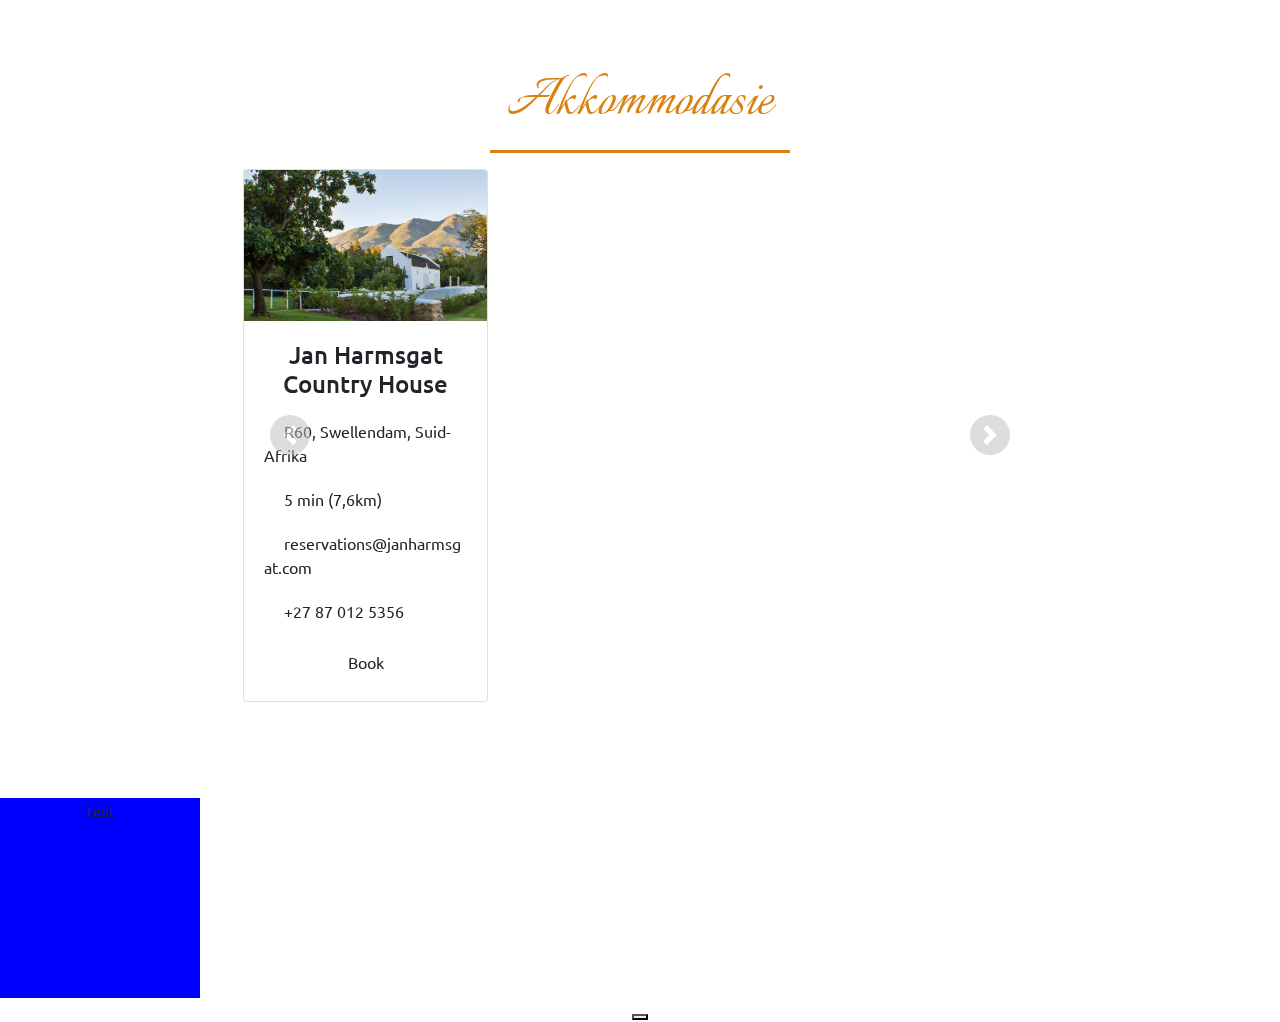
==== commit d8a87acd: "new styles/afrikaans" ====
--- a/index.html
+++ b/index.html
@@ -56,7 +56,7 @@
             >
             <a class="nav-link" href="#destination-info">Destination</a>
             <a class="nav-link" href="#accomodation-info">Accomodation</a>
-            <button type="button" class="nav-link btn btn-custom"><a href="./rsvp.html">RSVP</a></button>
+            <button type="button" class="nav-link btn btn-custom" data-toggle="modal" data-target="#RSVPModal">RSVP</button>
           </div>
         </div>
       </nav>
@@ -65,10 +65,10 @@
       <!-- Intro section -->
       <section id="intro">
         <div class="col-lg-6">
-          <div class="intro-text">
+          <div class="center-content color-neutral margin-y-xl">
             <div>
-              <div class="intro-text-title">Heinri & Corlé</div>
-              <div class="intro-text-subtitle">are getting married</div>
+              <div class="font-cursive font-size-xl">Heinri & Corlé</div>
+              <div class="font-size-m font-bold">gaan trou</div>
               <div>
                 <span
                   data-jam="chevron-down"
@@ -92,10 +92,10 @@
               data-width="40"
               data-height="40"
             ></span>
-            <div class="info-summary-title">When</div>
+            <div class="info-summary-title">Waneer</div>
             <hr />
             <div class="info-summary-subtitle">
-              <div>25th of May</div>
+              <div>16de Junie</div>
               <div>2021</div>
             </div>
           </div>
@@ -106,11 +106,11 @@
               data-width="40"
               data-height="40"
             ></span>
-            <div class="info-summary-title">Where</div>
+            <div class="info-summary-title">Waar</div>
             <hr />
             <div class="info-summary-subtitle">
-              <div>Joubertsdal Country Estate</div>
-              <div>Swellendam</div>
+              <div>Eensgezind Onthaalsaal</div>
+              <div>Durbanville</div>
             </div>
           </div>
           <div class="d-none d-md-block col-2"></div>
@@ -123,10 +123,10 @@
             <img src="./images/on-the-beach.JPG" alt="on-the-beach" />
           </div>
           <div class="col-lg-4">
-            <div class="destination-info-title">The destination</div>
+            <div class="destination-info-title">Die bestemming</div>
             <hr />
             <div class="destination-info-subtitle">
-              Joubertsdal Country Estate
+              Eensgezind
             </div>
             <div class="destination-info-text">
               <p>
@@ -145,7 +145,7 @@
       </section>
       <!-- Accomodation info -->
       <section id="accomodation-info">
-        <div class="accomodation-info-title">Accomodation</div>
+        <div class="accomodation-info-title">Akkommodasie</div>
         <hr />
         <div class="row">
           <div class="col-xl-8 mx-auto">
@@ -826,7 +826,9 @@
         </div>
       </section>
     </section>
-    <section id="footer">      
+    <section id="footer">
+      <div id="test" style="height:200px; width: 200px; background-color: blue; z-index: 10000000;">test</div>
+      <button onclick="writeTest()"></button>
     </section>
     <span id="backToTopButton" class="dot" onclick="topFunction()" ><span
       data-jam="chevron-up"
--- a/css/styles.css
+++ b/css/styles.css
@@ -1,72 +1,32 @@
 :root {
   --color-primary: #011343;
   --color-secondary: #da8011;
-  --color-neutral: #f7f5f1;
-  --color-black: #000000;
-  --color-white: #ffffff;
-  --color-gold-dark: #c27210;
-  --color-gold-light: #fbd19e;
-  --font-color-primary: rgb(255, 255, 255);
+  --color-neutral: #fff;
+  --color-neutral-1: #f7f5f1;
+  --color-dark: #000000;
+  --color-dark-1: rgb(19, 19, 19);
+  --color-secondary-dark: #c27210;
+  --color-secondary-light: #fbd19e;  
   --font-size-s: 1rem;
-  --font-size-m: 1.5rem;
+  --font-size-base: 1.5rem;
+  --font-size-m: 2rem;
   --font-size-l: 4rem;
   --font-size-xl: 7rem;
   --padding-xs: 0.2rem;
-  --padding-s: 2rem;
+  --padding-s: 1rem;
+  --padding-base: 2rem;
   --padding-m: 4rem;
   --padding-l: 6rem;
   --padding-xl: 8rem;
   --margin-xs: 0.2rem;
-  --margin-s: 2rem;
+  --margin-s: 1rem;
+  --margin-base: 2rem;
   --margin-m: 4rem;
   --margin-l: 6rem;
   --margin-xl: 8rem;
+  --font-primary: "Ubuntu", sans-serif;
   --font-cursive: "Italianno", cursive;
 }
-
-/* Utility */
-.margin-top-xs{
-  margin-top: var(--margin-xs)
-}
-
-.margin-top-s{
-  margin-top: var(--margin-s)
-}
-
-.margin-top-m{
-  margin-top: var(--margin-ms)
-}
-
-.margin-top-l{
-  margin-top: var(--margin-l)
-}
-
-.margin-top-xl{
-  margin-top: var(--margin-xl)
-}
-
-.padding-top-xs{
-  padding-top: var(--padding-xs)
-}
-
-.padding-top-s{
-  padding-top: var(--padding-s)
-}
-
-.padding-top-m{
-  padding-top: var(--padding-ms)
-}
-
-.padding-top-l{
-  padding-top: var(--padding-l)
-}
-
-.padding-top-xl{
-  padding-top: var(--padding-xl)
-}
-
-
-
 
 html,
 body {
@@ -77,7 +37,7 @@
 }
 
 body{
-  font-family: "Ubuntu", sans-serif;
+  font-family: var(--font-primary);
   text-align: center;
   background-color: var(--color-neutral);
 }
@@ -95,23 +55,202 @@
   margin-right: 0;
 }
 
-.btn-custom {
+/* Colours */
+
+.color-primary{ color: var(--color-primary);}
+.color-secondary{ color: var( --color-secondary);}
+.color-neutral{ color: var( --color-neutral);}
+.color-neutral-1{ color: var(  --color-neutral-1);}
+.color-dark{ color: var(  --color-dark);}
+.color-dark-1{ color: var( --color-dark-1);}
+.color-secondary-dark{ color: var( --color-secondary-dark);}
+.color-secondary-light{ color: var( --color-secondary-light);}
+
+/* Fonts */
+
+.font-size-xs { font-size: var(--font-size-xs);}
+.font-size-s { font-size: var(--font-size-s);}
+.font-size-base { font-size: var(--font-size-base);}
+.font-size-m { font-size: var(--font-size-m);}
+.font-size-l { font-size: var(--font-size-l);}
+.font-size-xl { font-size: var(--font-size-xl);}
+
+.font-primary { font-family: var(--font-primary);}
+.font-cursive { font-family: var(--font-cursive);}
+
+.font-bold {font-weight: bold;}
+
+/* Box properties */
+
+.center-content {
+  display: grid;
+  align-items: center;
+  justify-content: center;
+ }
+
+.padding-top-xs { padding-top: var(--padding-xs);}
+.padding-top-s { padding-top: var(--padding-s);}
+.padding-top-base { padding-top: var(--padding-base);}
+.padding-top-m { padding-top: var(--padding-m);}
+.padding-top-l { padding-top: var(--padding-l);}
+.padding-top-xl { padding-top: var(--padding-xl);}
+
+.padding-left-xs { padding-left: var(--padding-xs);}
+.padding-left-s { padding-left: var(--padding-s);}
+.padding-left-base { padding-left: var(--padding-base);}
+.padding-left-m { padding-left: var(--padding-m);}
+.padding-left-l { padding-left: var(--padding-l);}
+.padding-left-xl { padding-left: var(--padding-xl);}
+
+.padding-right-xs { padding-right: var(--padding-xs);}
+.padding-right-s { padding-right: var(--padding-s);}
+.padding-right-base { padding-right: var(--padding-base);}
+.padding-right-m { padding-right: var(--padding-m);}
+.padding-right-l { padding-right: var(--padding-l);}
+.padding-right-xl { padding-right: var(--padding-xl);}
+
+.padding-bottom-xs { padding-bottom: var(--padding-xs);}
+.padding-bottom-s { padding-bottom: var(--padding-s);}
+.padding-bottom-base { padding-bottom: var(--padding-base);}
+.padding-bottom-m { padding-bottom: var(--padding-m);}
+.padding-bottom-l { padding-bottom: var(--padding-l);}
+.padding-bottom-xl { padding-bottom: var(--padding-xl);}
+
+.margin-top-xs { margin-top: var(--margin-xs);}
+.margin-top-base { margin-top: var(--margin-base);}
+.margin-top-s { margin-top: var(--margin-s);}
+.margin-top-m { margin-top: var(--margin-m);}
+.margin-top-l { margin-top: var(--margin-l);}
+.margin-top-xl { margin-top: var(--margin-xl);}
+
+.margin-left-xs { margin-left: var(--margin-xs);}
+.margin-left-s { margin-left: var(--margin-s);}
+.margin-left-base { margin-left: var(--margin-base);}
+.margin-left-m { margin-left: var(--margin-m);}
+.margin-left-l { margin-left: var(--margin-l);}
+.margin-left-xl { margin-left: var(--margin-xl);}
+
+.margin-right-xs { margin-right: var(--margin-xs);}
+.margin-right-s { margin-right: var(--margin-s);}
+.margin-right-base { margin-right: var(--margin-base);}
+.margin-right-m { margin-right: var(--margin-m);}
+.margin-right-l { margin-right: var(--margin-l);}
+.margin-right-xl { margin-right: var(--margin-xl);}
+
+.margin-bottom-xs { margin-bottom: var(--margin-xs);}
+.margin-bottom-s { margin-bottom: var(--margin-s);}
+.margin-bottom-base { margin-bottom: var(--margin-base);}
+.margin-bottom-m { margin-bottom: var(--margin-m);}
+.margin-bottom-l { margin-bottom: var(--margin-l);}
+.margin-bottom-xl { margin-bottom: var(--margin-xl);}
+
+.margin-x-xs {
+  margin-left: var(--margin-xs);
+  margin-right: var(--margin-xs);
+ }
+.margin-x-s {
+  margin-left: var(--margin-s);
+  margin-right: var(--margin-s);
+ }
+ .margin-x-base {
+  margin-left: var(--margin-base);
+  margin-right: var(--margin-base);
+ }
+ .margin-x-m {
+  margin-left: var(--margin-m);
+  margin-right: var(--margin-m);
+ }
+ .margin-x-l {
+  margin-left: var(--margin-l);
+  margin-right: var(--margin-l);
+ }
+ .margin-x-xl {
+  margin-top: var(--margin-xl);
+  margin-right: var(--margin-xl);
+ }
+
+ .margin-y-xs {
+  margin-top: var(--margin-xs);
+  margin-bottom: var(--margin-xs);
+ }
+.margin-y-s {
+  margin-top: var(--margin-s);
+  margin-bottom: var(--margin-s);
+ }
+ .margin-y-base {
+  margin-top: var(--margin-base);
+  margin-bottom: var(--margin-base);
+ }
+ .margin-y-m {
+  margin-top: var(--margin-m);
+  margin-bottom: var(--margin-m);
+ }
+ .margin-y-l {
+  margin-top: var(--margin-l);
+  margin-bottom: var(--margin-l);
+ }
+ .margin-y-xl {
+  margin-top: var(--margin-xl);
+  margin-bottom: var(--margin-xl);
+ }
+
+/* Buttons */
+
+.btn-custom-primary {
   color: var(--color-neutral);
   background-color: var(--color-secondary);
   border-color: transparent;
 }
 
-.btn-custom:hover {
-  background-color: var(--color-gold-dark);
+.btn-custom-primary:hover {
+  background-color: var(--color-secondary-dark);
 }
 
 .btn:focus {
-  box-shadow: 0 0 0 0.2rem var(--color-gold-light);
-}
-
-.nav-link.btn.btn-custom > a {
-  text-decoration-line: none;
-  color: rgba(0,0,0,.5);
+  box-shadow: 0 0 0 0.2rem var(--color-secondary-light);
+}
+
+/* Titles */
+
+.heading1 {
+  font-size: var(--font-size-xl);
+}
+
+.heading2 {
+  font-size: var(--font-size-l);
+}
+
+.heading3 {
+  font-size: var(--font-size-m);
+}
+
+.heading4 {
+  font-size: var(--font-size-base);
+}
+
+.heading5 {
+  font-size: var(--font-size-s);
+}
+
+.heading6 {
+  font-size: var(--font-size-xs);
+}
+
+/* Sections */
+
+.section-background-neutral {
+  background-color: var(--color-neutral);
+  padding: var(--padding-l) 0;
+}
+
+.section-background-primary {
+  background-color: var(--color-primary);
+  padding: var(--padding-l) 0;
+}
+
+.section-background-secondary {
+  background-color: var(--color-secondary);
+  padding: var(--padding-l) 0;
 }
 
 /* Navbar */
@@ -130,7 +269,7 @@
 
 /* Intro section */
 .intro-text {
-  color: var(--font-color-primary);
+  color: var(--font-color-secondary);
   display: flex;
   align-items: center;
   justify-content: center;
@@ -336,21 +475,4 @@
   #guest-list-table {
     background-color: var(--color-white);
     margin-top: var(--margin-xs);
-  }
-
-  /* RSVP */
-
-  .rsvp-item {
-    padding: var(--padding-m);
-  }
-
-  .rsvp-text-title {
-    font-family: var(--font-cursive);
-    font-size: var(--font-size-xl);
-    line-height: 1;
-  }
-
-  .rsvp-input-text{
-    width:100%;
-    padding: var(--padding-xs);
   }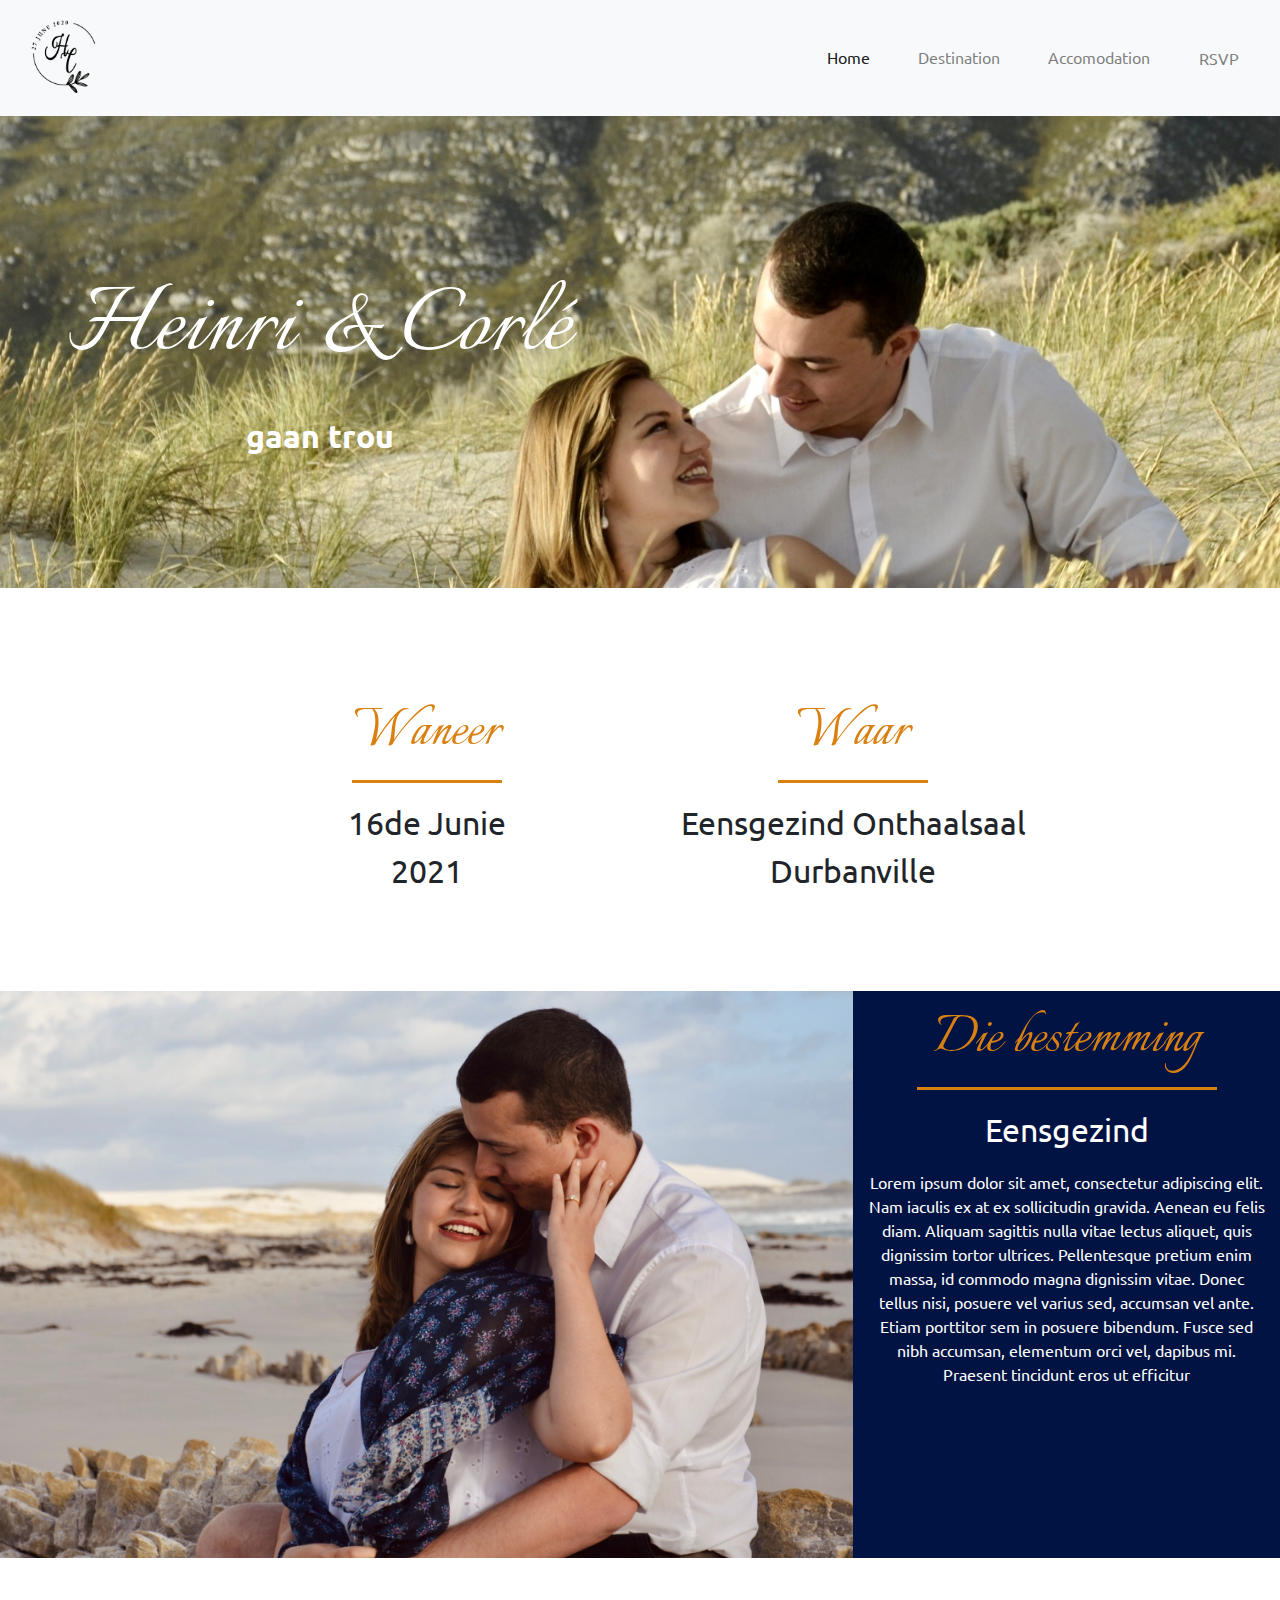
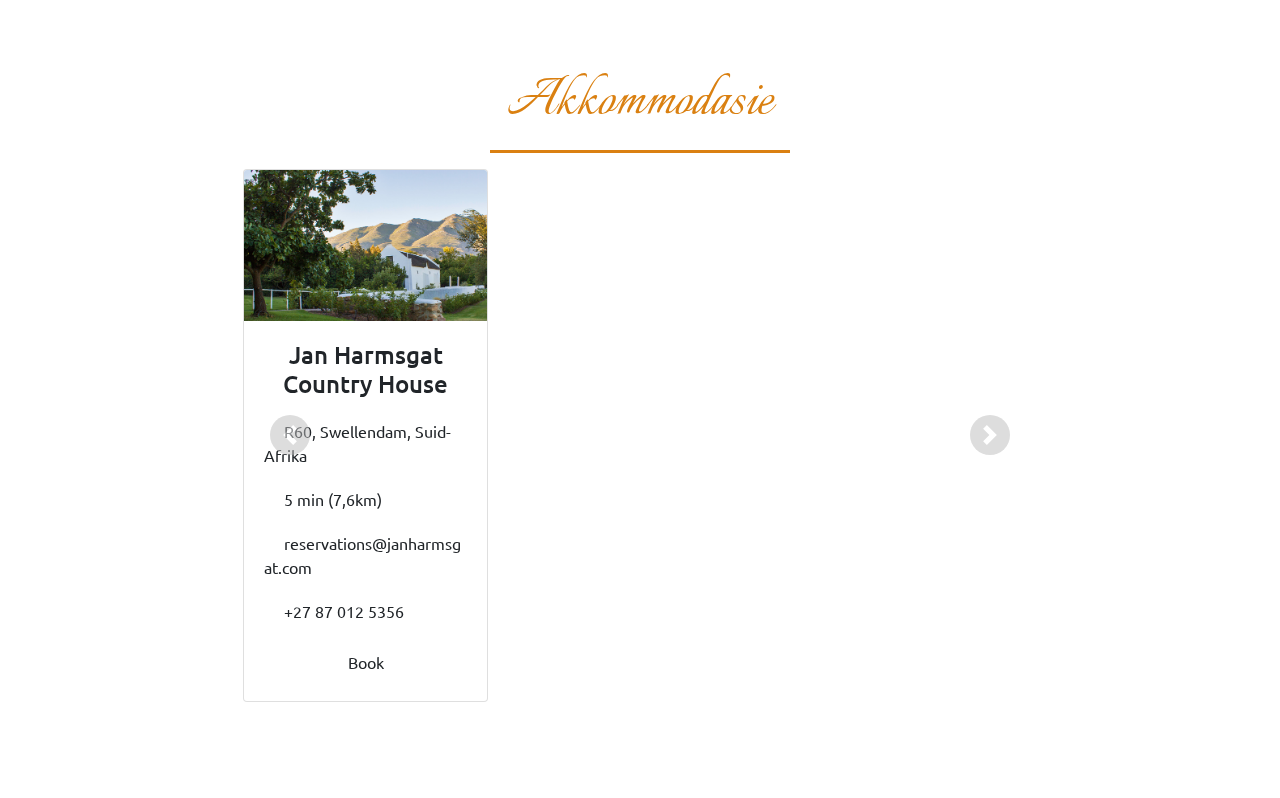
==== commit 6dfda378: "Merge branch 'master' of https://github.com/HeinriG/HeinriCorle2021" ====
--- a/index.html
+++ b/index.html
@@ -56,7 +56,7 @@
             >
             <a class="nav-link" href="#destination-info">Destination</a>
             <a class="nav-link" href="#accomodation-info">Accomodation</a>
-            <button type="button" class="nav-link btn btn-custom" data-toggle="modal" data-target="#RSVPModal">RSVP</button>
+            <button type="button" class="nav-link btn btn-custom"><a href="./rsvp.html">RSVP</a></button>
           </div>
         </div>
       </nav>
@@ -826,9 +826,7 @@
         </div>
       </section>
     </section>
-    <section id="footer">
-      <div id="test" style="height:200px; width: 200px; background-color: blue; z-index: 10000000;">test</div>
-      <button onclick="writeTest()"></button>
+    <section id="footer">      
     </section>
     <span id="backToTopButton" class="dot" onclick="topFunction()" ><span
       data-jam="chevron-up"
--- a/css/styles.css
+++ b/css/styles.css
@@ -28,6 +28,50 @@
   --font-cursive: "Italianno", cursive;
 }
 
+/* Utility */
+.margin-top-xs{
+  margin-top: var(--margin-xs)
+}
+
+.margin-top-s{
+  margin-top: var(--margin-s)
+}
+
+.margin-top-m{
+  margin-top: var(--margin-ms)
+}
+
+.margin-top-l{
+  margin-top: var(--margin-l)
+}
+
+.margin-top-xl{
+  margin-top: var(--margin-xl)
+}
+
+.padding-top-xs{
+  padding-top: var(--padding-xs)
+}
+
+.padding-top-s{
+  padding-top: var(--padding-s)
+}
+
+.padding-top-m{
+  padding-top: var(--padding-ms)
+}
+
+.padding-top-l{
+  padding-top: var(--padding-l)
+}
+
+.padding-top-xl{
+  padding-top: var(--padding-xl)
+}
+
+
+
+
 html,
 body {
   width: 100%;
@@ -251,6 +295,11 @@
 .section-background-secondary {
   background-color: var(--color-secondary);
   padding: var(--padding-l) 0;
+}
+
+.nav-link.btn.btn-custom > a {
+  text-decoration-line: none;
+  color: rgba(0,0,0,.5);
 }
 
 /* Navbar */
@@ -475,4 +524,21 @@
   #guest-list-table {
     background-color: var(--color-white);
     margin-top: var(--margin-xs);
+  }
+
+  /* RSVP */
+
+  .rsvp-item {
+    padding: var(--padding-m);
+  }
+
+  .rsvp-text-title {
+    font-family: var(--font-cursive);
+    font-size: var(--font-size-xl);
+    line-height: 1;
+  }
+
+  .rsvp-input-text{
+    width:100%;
+    padding: var(--padding-xs);
   }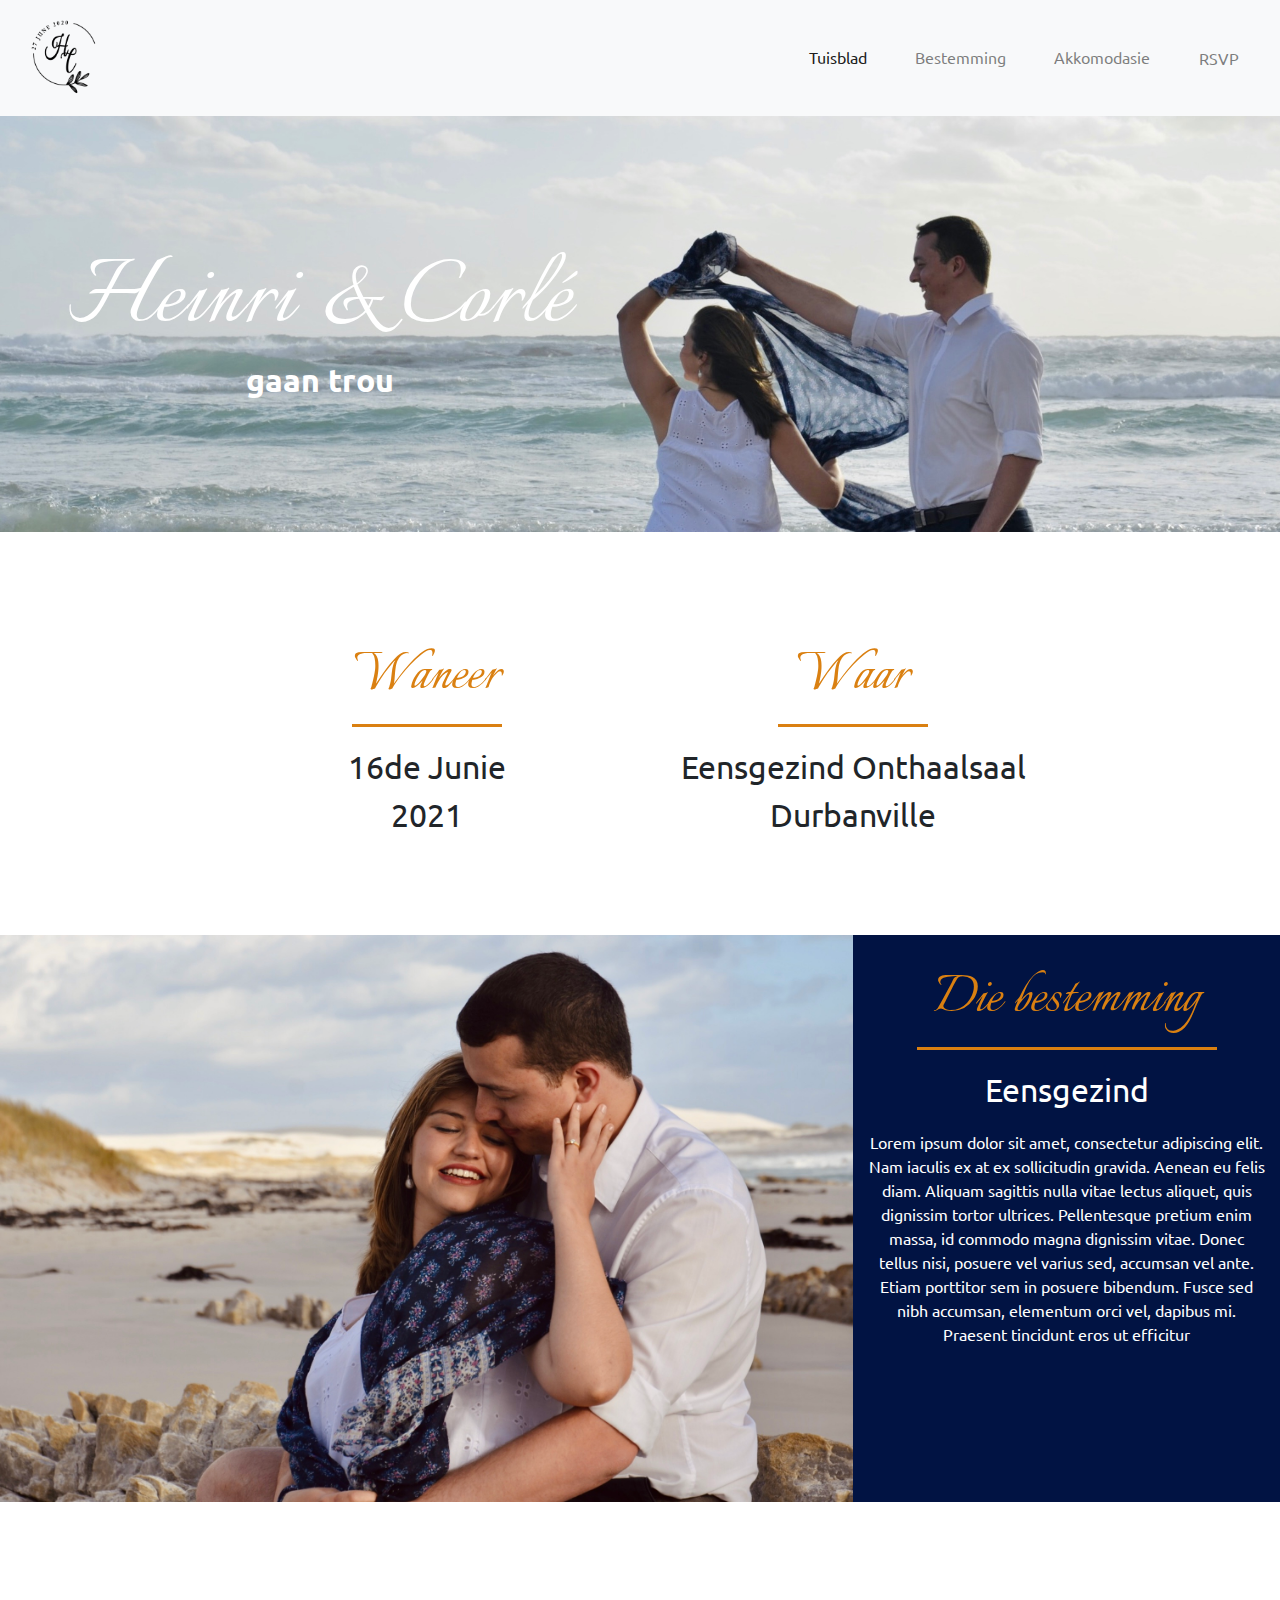
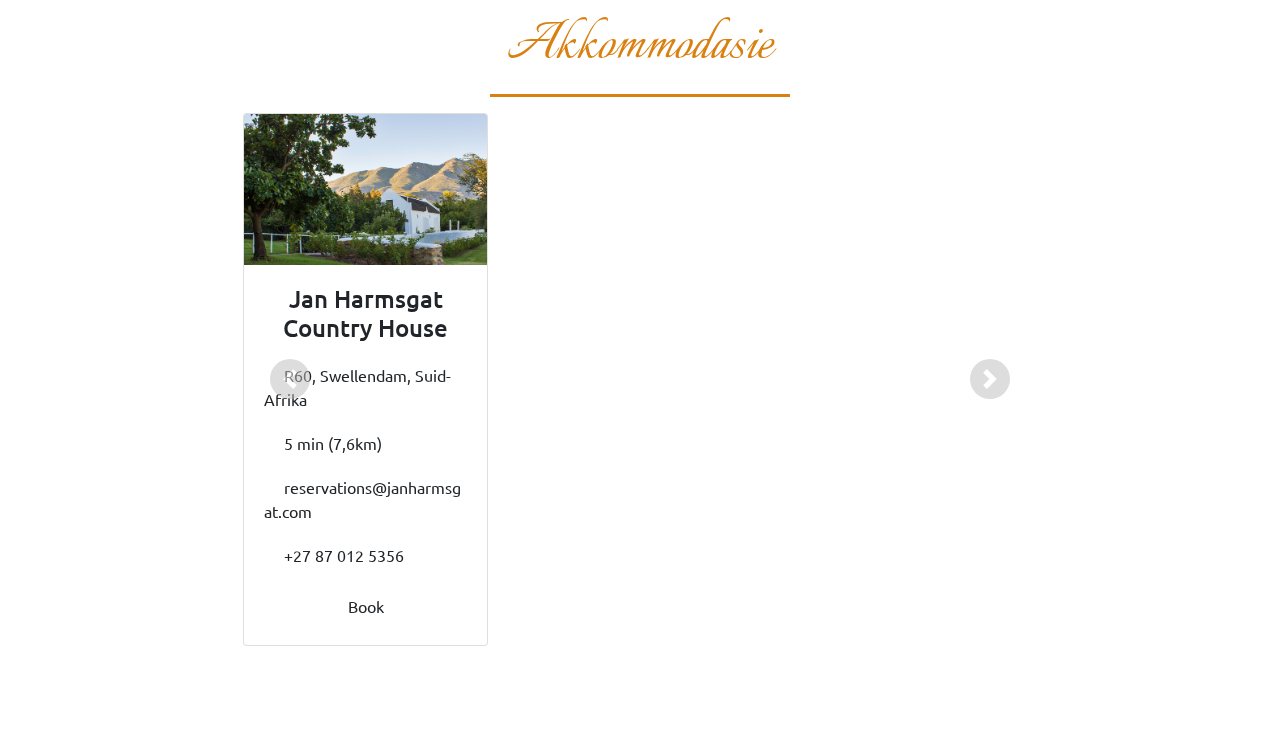
==== commit 14e4fdce: "redid css, new bg picture" ====
--- a/index.html
+++ b/index.html
@@ -52,10 +52,10 @@
         <div class="collapse navbar-collapse" id="navbarNavAltMarkup">
           <div class="navbar-nav ml-auto">
             <a class="nav-link active" href="#"
-              >Home <span class="sr-only">(current)</span></a
+              >Tuisblad <span class="sr-only">(current)</span></a
             >
-            <a class="nav-link" href="#destination-info">Destination</a>
-            <a class="nav-link" href="#accomodation-info">Accomodation</a>
+            <a class="nav-link" href="#destination-info">Bestemming</a>
+            <a class="nav-link" href="#accomodation-info">Akkomodasie</a>
             <button type="button" class="nav-link btn btn-custom"><a href="./rsvp.html">RSVP</a></button>
           </div>
         </div>
@@ -67,8 +67,8 @@
         <div class="col-lg-6">
           <div class="center-content color-neutral margin-y-xl">
             <div>
-              <div class="font-cursive font-size-xl">Heinri & Corlé</div>
-              <div class="font-size-m font-bold">gaan trou</div>
+              <div class="font-cursive heading1 heading-line-height" >Heinri & Corlé</div>
+              <div class="heading3 font-bold">gaan trou</div>
               <div>
                 <span
                   data-jam="chevron-down"
@@ -82,7 +82,7 @@
         </div>
       </section>
       <!-- Info summary section -->
-      <section id="info-summary">
+      <section id="info-summary" class="section-background-neutral padding-y-l">
         <div class="row">
           <div class="d-none d-md-block col-2"></div>
           <div class="col-md-4">
@@ -92,9 +92,9 @@
               data-width="40"
               data-height="40"
             ></span>
-            <div class="info-summary-title">Waneer</div>
-            <hr />
-            <div class="info-summary-subtitle">
+            <div class="section-title margin-top-s color-secondary">Waneer</div>
+            <hr class="section-title-separator border-color-secondary width150"/>
+            <div class="heading3">
               <div>16de Junie</div>
               <div>2021</div>
             </div>
@@ -106,9 +106,9 @@
               data-width="40"
               data-height="40"
             ></span>
-            <div class="info-summary-title">Waar</div>
-            <hr />
-            <div class="info-summary-subtitle">
+            <div class="section-title margin-top-s color-secondary">Waar</div>
+            <hr class="section-title-separator border-color-secondary width150"/>
+            <div class="heading3">
               <div>Eensgezind Onthaalsaal</div>
               <div>Durbanville</div>
             </div>
@@ -117,18 +117,18 @@
         </div>
       </section>
       <!-- Destination info section -->
-      <section id="destination-info">
+      <section id="destination-info" class="section-background-primary">
         <div class="row">
-          <div class="col-lg-8 destination-info-img">
-            <img src="./images/on-the-beach.JPG" alt="on-the-beach" />
+          <div class="col-lg-8 padding-none">
+            <img class="full-width padding-none" src="./images/on-the-beach.JPG" alt="on-the-beach" />
           </div>
-          <div class="col-lg-4">
-            <div class="destination-info-title">Die bestemming</div>
-            <hr />
-            <div class="destination-info-subtitle">
+          <div class="col-lg-4 padding-y-s">
+            <div class="section-title margin-top-s color-secondary">Die bestemming</div>
+            <hr class="section-title-separator border-color-secondary width300"/>
+            <div class="heading3 color-neutral">
               Eensgezind
             </div>
-            <div class="destination-info-text">
+            <div class="heading5 margin-top-s color-neutral">
               <p>
                 Lorem ipsum dolor sit amet, consectetur adipiscing elit. Nam
                 iaculis ex at ex sollicitudin gravida. Aenean eu felis diam.
@@ -144,9 +144,9 @@
         </div>
       </section>
       <!-- Accomodation info -->
-      <section id="accomodation-info">
-        <div class="accomodation-info-title">Akkommodasie</div>
-        <hr />
+      <section id="accomodation-info" class="section-background-neutral padding-y-l">
+        <div class="section-title margin-top-s color-secondary">Akkommodasie</div>
+        <hr class="section-title-separator border-color-secondary width300"/>
         <div class="row">
           <div class="col-xl-8 mx-auto">
             <div
--- a/css/styles.css
+++ b/css/styles.css
@@ -26,51 +26,8 @@
   --margin-xl: 8rem;
   --font-primary: "Ubuntu", sans-serif;
   --font-cursive: "Italianno", cursive;
-}
-
-/* Utility */
-.margin-top-xs{
-  margin-top: var(--margin-xs)
-}
-
-.margin-top-s{
-  margin-top: var(--margin-s)
-}
-
-.margin-top-m{
-  margin-top: var(--margin-ms)
-}
-
-.margin-top-l{
-  margin-top: var(--margin-l)
-}
-
-.margin-top-xl{
-  margin-top: var(--margin-xl)
-}
-
-.padding-top-xs{
-  padding-top: var(--padding-xs)
-}
-
-.padding-top-s{
-  padding-top: var(--padding-s)
-}
-
-.padding-top-m{
-  padding-top: var(--padding-ms)
-}
-
-.padding-top-l{
-  padding-top: var(--padding-l)
-}
-
-.padding-top-xl{
-  padding-top: var(--padding-xl)
-}
-
-
-
+  --heading-line-height: 1
+}
 
 html,
 body {
@@ -87,11 +44,11 @@
 }
 
 body.home{
-  background-image: url("../images/long-grass-bg.png");
+  background-image: url("../images/dancing-bg.JPG");
   background-repeat: no-repeat;
   background-attachment: fixed;
   background-position: center;
-  background-size: cover;  
+  background-size: cover ;  
 }
 
 .row {
@@ -110,6 +67,10 @@
 .color-secondary-dark{ color: var( --color-secondary-dark);}
 .color-secondary-light{ color: var( --color-secondary-light);}
 
+.border-color-primary {border-color: var(--color-primary);}
+.border-color-secondary {border-color: var(--color-secondary);}
+.border-color-neutral {border-color: var(--color-neutral);}
+
 /* Fonts */
 
 .font-size-xs { font-size: var(--font-size-xs);}
@@ -132,6 +93,12 @@
   justify-content: center;
  }
 
+ .full-width {width: 100%;}
+ .width150 {width: 150px;}
+ .width300 {width: 300px;}
+
+.padding-none { padding: 0};
+
 .padding-top-xs { padding-top: var(--padding-xs);}
 .padding-top-s { padding-top: var(--padding-s);}
 .padding-top-base { padding-top: var(--padding-base);}
@@ -160,6 +127,58 @@
 .padding-bottom-l { padding-bottom: var(--padding-l);}
 .padding-bottom-xl { padding-bottom: var(--padding-xl);}
 
+.padding-x-xs {
+  padding-left: var(--padding-xs);
+  padding-right: var(--padding-xs);
+ }
+.padding-x-s {
+  padding-left: var(--padding-s);
+  padding-right: var(--padding-s);
+ }
+ .padding-x-base {
+  padding-left: var(--padding-base);
+  padding-right: var(--padding-base);
+ }
+ .padding-x-m {
+  padding-left: var(--padding-m);
+  padding-right: var(--padding-m);
+ }
+ .padding-x-l {
+  padding-left: var(--padding-l);
+  padding-right: var(--padding-l);
+ }
+ .padding-x-xl {
+  padding-top: var(--padding-xl);
+  padding-right: var(--padding-xl);
+ }
+
+ .padding-y-xs {
+  padding-top: var(--padding-xs);
+  padding-bottom: var(--padding-xs);
+ }
+.padding-y-s {
+  padding-top: var(--padding-s);
+  padding-bottom: var(--padding-s);
+ }
+ .padding-y-base {
+  padding-top: var(--padding-base);
+  padding-bottom: var(--padding-base);
+ }
+ .padding-y-m {
+  padding-top: var(--padding-m);
+  padding-bottom: var(--padding-m);
+ }
+ .padding-y-l {
+  padding-top: var(--padding-l);
+  padding-bottom: var(--padding-l);
+ }
+ .padding-y-xl {
+  padding-top: var(--padding-xl);
+  padding-bottom: var(--padding-xl);
+ }
+
+.margin-none { margin: 0};
+
 .margin-top-xs { margin-top: var(--margin-xs);}
 .margin-top-base { margin-top: var(--margin-base);}
 .margin-top-s { margin-top: var(--margin-s);}
@@ -246,55 +265,37 @@
   border-color: transparent;
 }
 
-.btn-custom-primary:hover {
-  background-color: var(--color-secondary-dark);
-}
-
-.btn:focus {
-  box-shadow: 0 0 0 0.2rem var(--color-secondary-light);
-}
+.btn-custom-primary:hover { background-color: var(--color-secondary-dark);}
+
+.btn:focus { box-shadow: 0 0 0 0.2rem var(--color-secondary-light);}
 
 /* Titles */
 
-.heading1 {
-  font-size: var(--font-size-xl);
-}
-
-.heading2 {
+.heading1 { font-size: var(--font-size-xl);}
+.heading2 { font-size: var(--font-size-l);}
+.heading3 { font-size: var(--font-size-m);}
+.heading4 { font-size: var(--font-size-base);}
+.heading5 { font-size: var(--font-size-s);}
+.heading6 { font-size: var(--font-size-xs);}
+
+.heading-line-height { line-height: var(--heading-line-height)}
+
+/* Sections */
+
+.section-background-neutral { background-color: var(--color-neutral);}
+
+.section-background-primary { background-color: var(--color-primary);}
+
+.section-background-secondary { background-color: var(--color-secondary);}
+
+.section-title {
   font-size: var(--font-size-l);
-}
-
-.heading3 {
-  font-size: var(--font-size-m);
-}
-
-.heading4 {
-  font-size: var(--font-size-base);
-}
-
-.heading5 {
-  font-size: var(--font-size-s);
-}
-
-.heading6 {
-  font-size: var(--font-size-xs);
-}
-
-/* Sections */
-
-.section-background-neutral {
-  background-color: var(--color-neutral);
-  padding: var(--padding-l) 0;
-}
-
-.section-background-primary {
-  background-color: var(--color-primary);
-  padding: var(--padding-l) 0;
-}
-
-.section-background-secondary {
-  background-color: var(--color-secondary);
-  padding: var(--padding-l) 0;
+  font-family: var(--font-cursive);
+  line-height: var(--heading-line-height);
+}
+
+.section-title-separator {  
+  border-width: 3px;
 }
 
 .nav-link.btn.btn-custom > a {
@@ -316,111 +317,7 @@
   color: var(--color-neutral);
 }
 
-/* Intro section */
-.intro-text {
-  color: var(--font-color-secondary);
-  display: flex;
-  align-items: center;
-  justify-content: center;
-  margin: 15rem 0;
-}
-
-.intro-text-title {
-  font-family: var(--font-cursive);
-  font-size: var(--font-size-xl);
-  line-height: 1;
-}
-.intro-text-subtitle {
-  font-size: var(--font-size-m);
-  font-weight: bold;
-}
-
-/* Info summary section */
-
-#info-summary {
-  background-color: var(--color-neutral);
-  padding: var(--padding-l) 0;
-}
-
-#info-summary hr {
-  border-color: var(--color-secondary);
-  width: 150px;
-  border-width: 3px;
-}
-
-.info-summary-title {
-  font-family: var(--font-cursive);
-  font-size: var(--font-size-l);
-  color: var(--color-secondary);
-  line-height: 1;
-  margin-top: var(--margin-s);
-}
-
-.info-summary-subtitle {
-  font-size: var(--font-size-m);
-  color: var(--color-black);
-}
-
-/* Destination info section*/
-
-#destination-info {
-  background-color: var(--color-primary);
-}
-
-#destination-info img {
-  padding: 0;
-  width: 100%;
-}
-
-.destination-info-img {
-  padding: 0;
-}
-
-#destination-info hr {
-  border-color: var(--color-secondary);
-  width: 300px;
-  border-width: 3px;
-}
-
-.destination-info-title {
-  font-family: var(--font-cursive);
-  font-size: var(--font-size-l);
-  color: var(--color-secondary);
-  line-height: 1;
-  margin-top: var(--margin-s);
-}
-
-.destination-info-subtitle {
-  font-size: var(--font-size-m);
-  color: var(--color-neutral);
-}
-
-.destination-info-text {
-  font-size: var(--font-size-s);
-  color: var(--color-neutral);
-  margin-top: var(--margin-s);
-}
-
-/* Accomodation */
-
-#accomodation-info {
-  background-color: var(--color-neutral);
-  padding: var(--padding-l) 0;
-}
-
-#accomodation-info hr {
-  border-color: var(--color-secondary);
-  width: 300px;
-  border-width: 3px;
-}
-
-.accomodation-info-title {
-  font-family: var(--font-cursive);
-  font-size: var(--font-size-l);
-  color: var(--color-secondary);
-  line-height: 1;
-  margin-top: var(--margin-s);
-}
+/* Accomodation Carousel */
 
 .dot {
   height: 40px;
@@ -440,8 +337,6 @@
 .card-text-item .item-text {
   margin-left: 20px;
 }
-
-/* Accomodation Carousel */
 
 /* medium - display 2  */
 @media (min-width: 768px) {
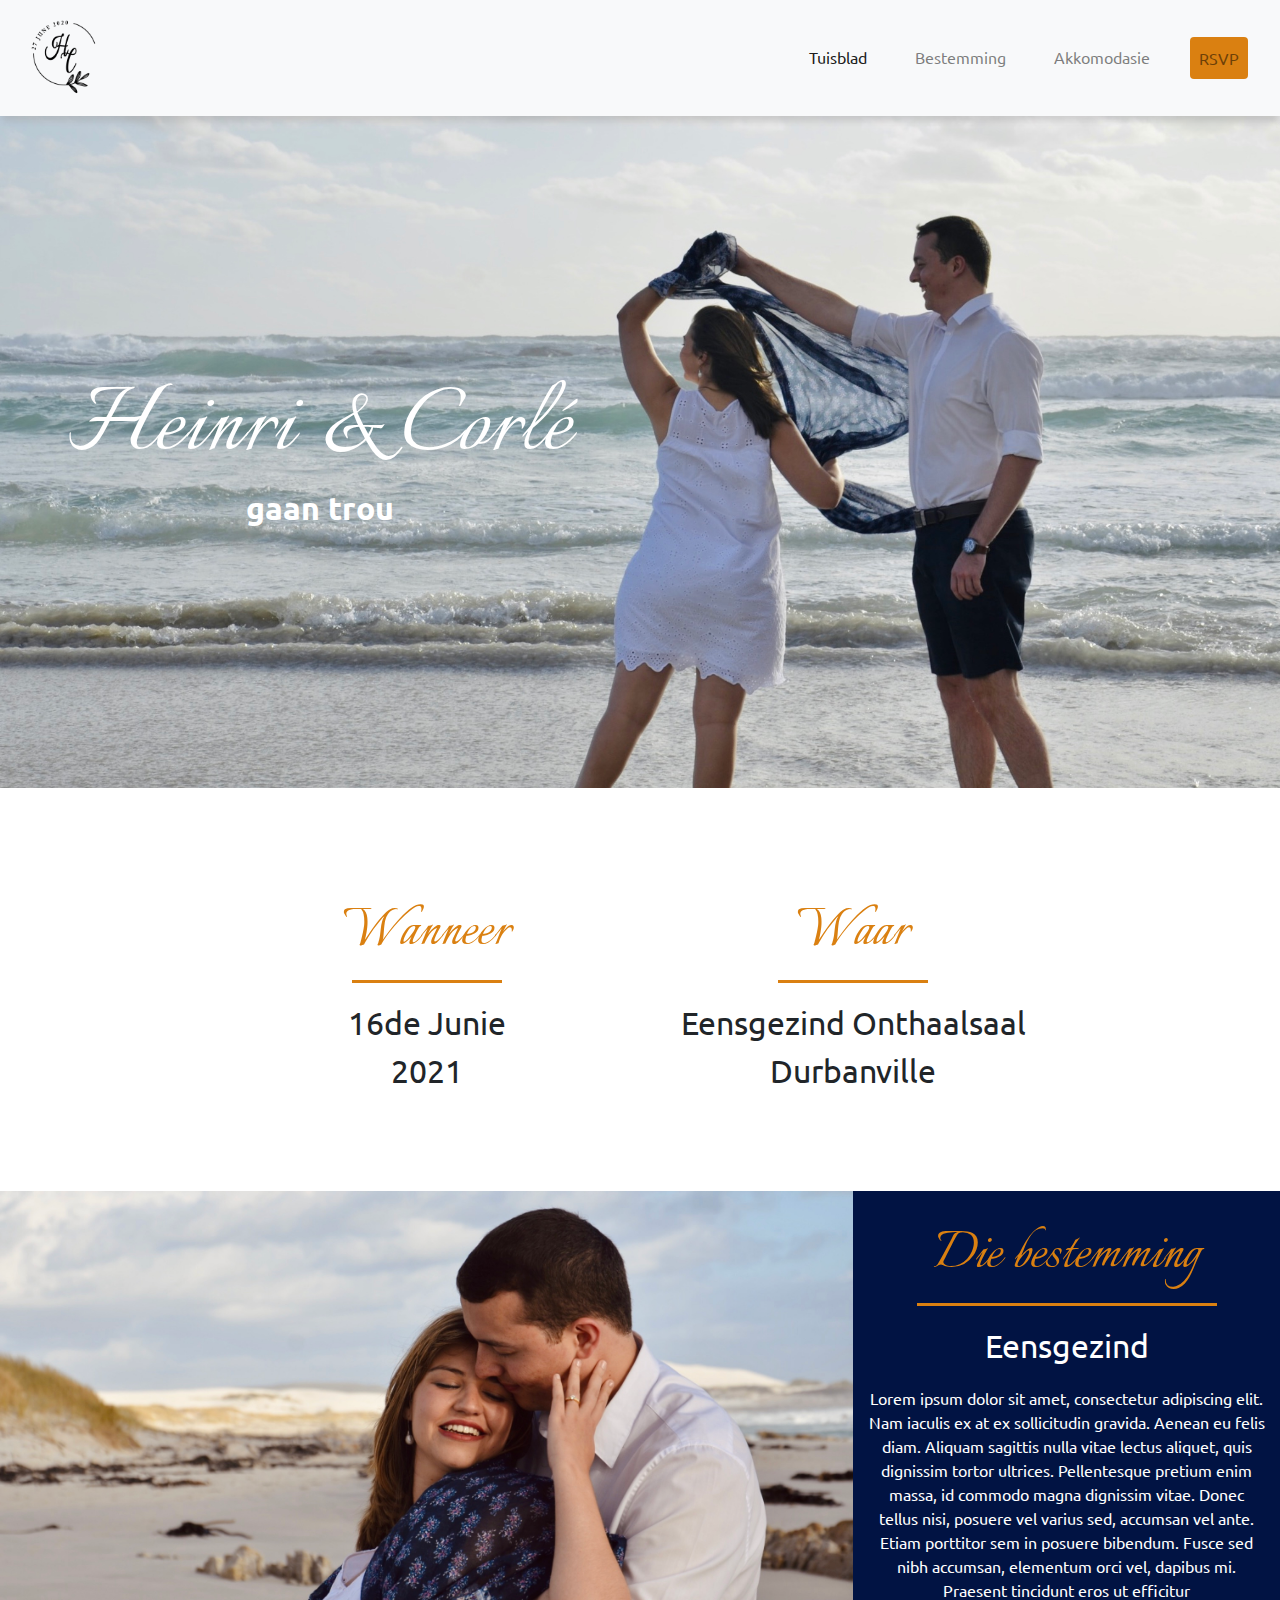
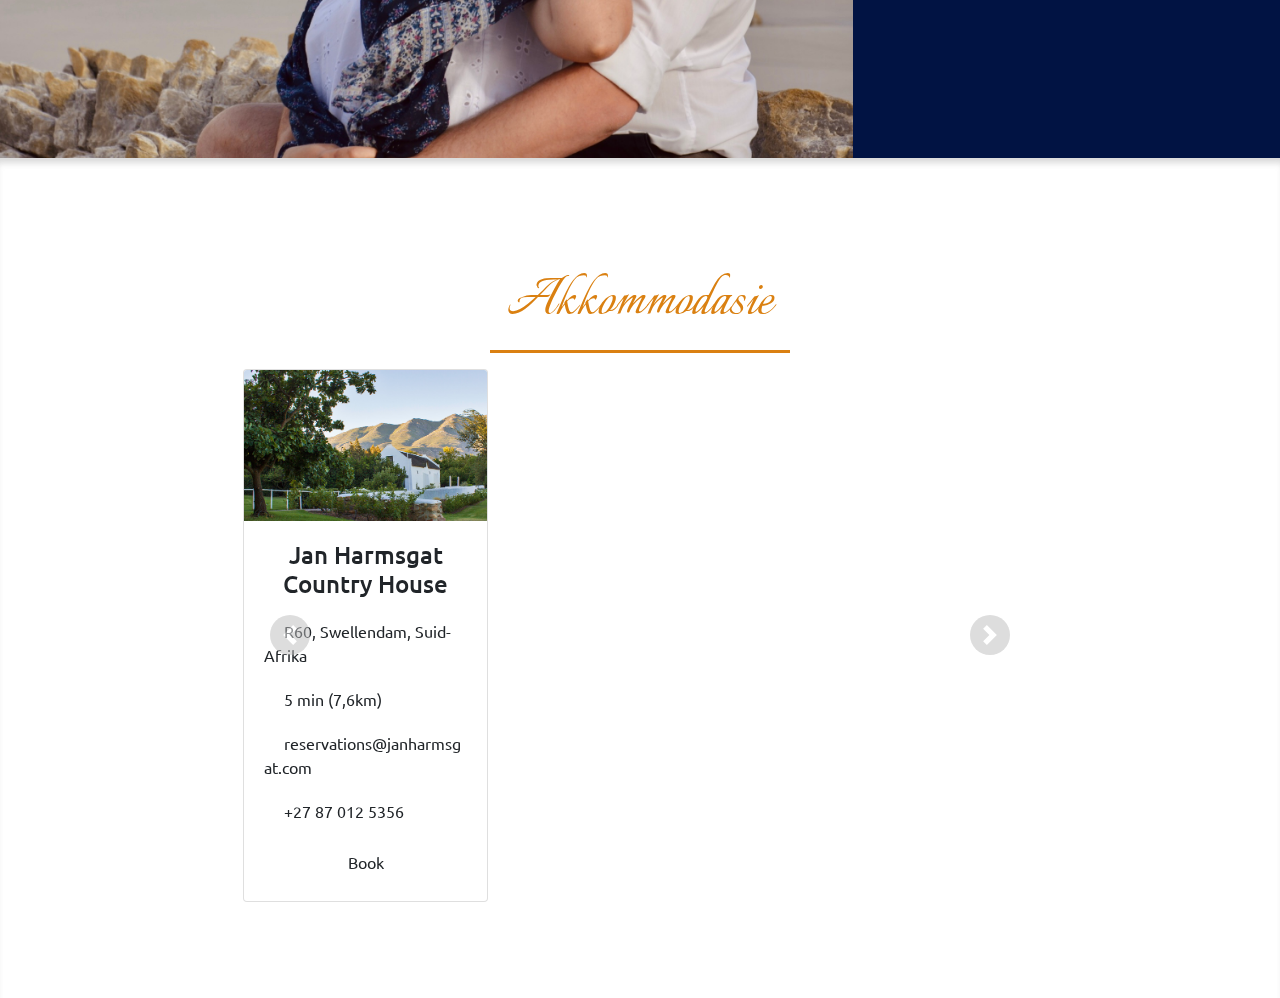
==== commit 209d9152: "finish for evening" ====
--- a/index.html
+++ b/index.html
@@ -27,7 +27,7 @@
     <title>Heinri & Corlé | 2021</title>
   </head>
   <body class="home">
-    <section id="header">
+    <section id="header" class="shadow-bottom">
       <!-- Navbar -->
       <nav class="navbar navbar-expand-lg navbar-light bg-light">
         <a class="navbar-brand" href="#">
@@ -56,7 +56,7 @@
             >
             <a class="nav-link" href="#destination-info">Bestemming</a>
             <a class="nav-link" href="#accomodation-info">Akkomodasie</a>
-            <button type="button" class="nav-link btn btn-custom"><a href="./rsvp.html">RSVP</a></button>
+            <button type="button" class="nav-link btn btn-custom-primary"><a href="./rsvp.html">RSVP</a></button>
           </div>
         </div>
       </nav>
@@ -64,7 +64,7 @@
     <section id="main-content">
       <!-- Intro section -->
       <section id="intro">
-        <div class="col-lg-6">
+        <div class="col-lg-6 padding-y-xl">
           <div class="center-content color-neutral margin-y-xl">
             <div>
               <div class="font-cursive heading1 heading-line-height" >Heinri & Corlé</div>
@@ -92,7 +92,7 @@
               data-width="40"
               data-height="40"
             ></span>
-            <div class="section-title margin-top-s color-secondary">Waneer</div>
+            <div class="section-title margin-top-s color-secondary">Wanneer</div>
             <hr class="section-title-separator border-color-secondary width150"/>
             <div class="heading3">
               <div>16de Junie</div>
@@ -144,7 +144,7 @@
         </div>
       </section>
       <!-- Accomodation info -->
-      <section id="accomodation-info" class="section-background-neutral padding-y-l">
+      <section id="accomodation-info" class="section-background-neutral padding-y-l shadow-top">
         <div class="section-title margin-top-s color-secondary">Akkommodasie</div>
         <hr class="section-title-separator border-color-secondary width300"/>
         <div class="row">
--- a/css/styles.css
+++ b/css/styles.css
@@ -3,6 +3,8 @@
   --color-secondary: #da8011;
   --color-neutral: #fff;
   --color-neutral-1: #f7f5f1;
+  --color-neutral-2: #e7e7e7;
+  --color-neutral-3: #d4d4d4;
   --color-dark: #000000;
   --color-dark-1: rgb(19, 19, 19);
   --color-secondary-dark: #c27210;
@@ -257,6 +259,18 @@
   margin-bottom: var(--margin-xl);
  }
 
+ .shadow-bottom {
+  -webkit-box-shadow:  0 8px 6px -3px rgba(161, 161, 161, 0.4);  /* Safari 3-4, iOS 4.0.2 - 4.2, Android 2.3+ */
+  -moz-box-shadow:     0 8px 6px -3px rgba(161, 161, 161, 0.4);  /* Firefox 3.5 - 3.6 */
+  box-shadow:          0 8px 6px -3px rgba(161, 161, 161, 0.4);  /* Opera 10.5, IE 9, Firefox 4+, Chrome 6+, iOS 5 */
+}
+
+.shadow-top {
+  -webkit-box-shadow:  inset 0 8px 6px -3px rgba(161, 161, 161, 0.4);  /* Safari 3-4, iOS 4.0.2 - 4.2, Android 2.3+ */
+  -moz-box-shadow:     inset 0 8px 6px -3px rgba(161, 161, 161, 0.4);  /* Firefox 3.5 - 3.6 */
+  box-shadow:          inset 0 8px 6px -3px rgba(161, 161, 161, 0.4);  /* Opera 10.5, IE 9, Firefox 4+, Chrome 6+, iOS 5 */
+}
+
 /* Buttons */
 
 .btn-custom-primary {
@@ -298,7 +312,7 @@
   border-width: 3px;
 }
 
-.nav-link.btn.btn-custom > a {
+.nav-link.btn.btn-custom-primary > a {
   text-decoration-line: none;
   color: rgba(0,0,0,.5);
 }
@@ -313,7 +327,7 @@
   margin: 0 var(--margin-s);
 }
 
-.navbar-light .navbar-nav .nav-link.btn-rsvp {
+.navbar-light .navbar-nav .nav-link.btn-custom-primary {
   color: var(--color-neutral);
 }
 
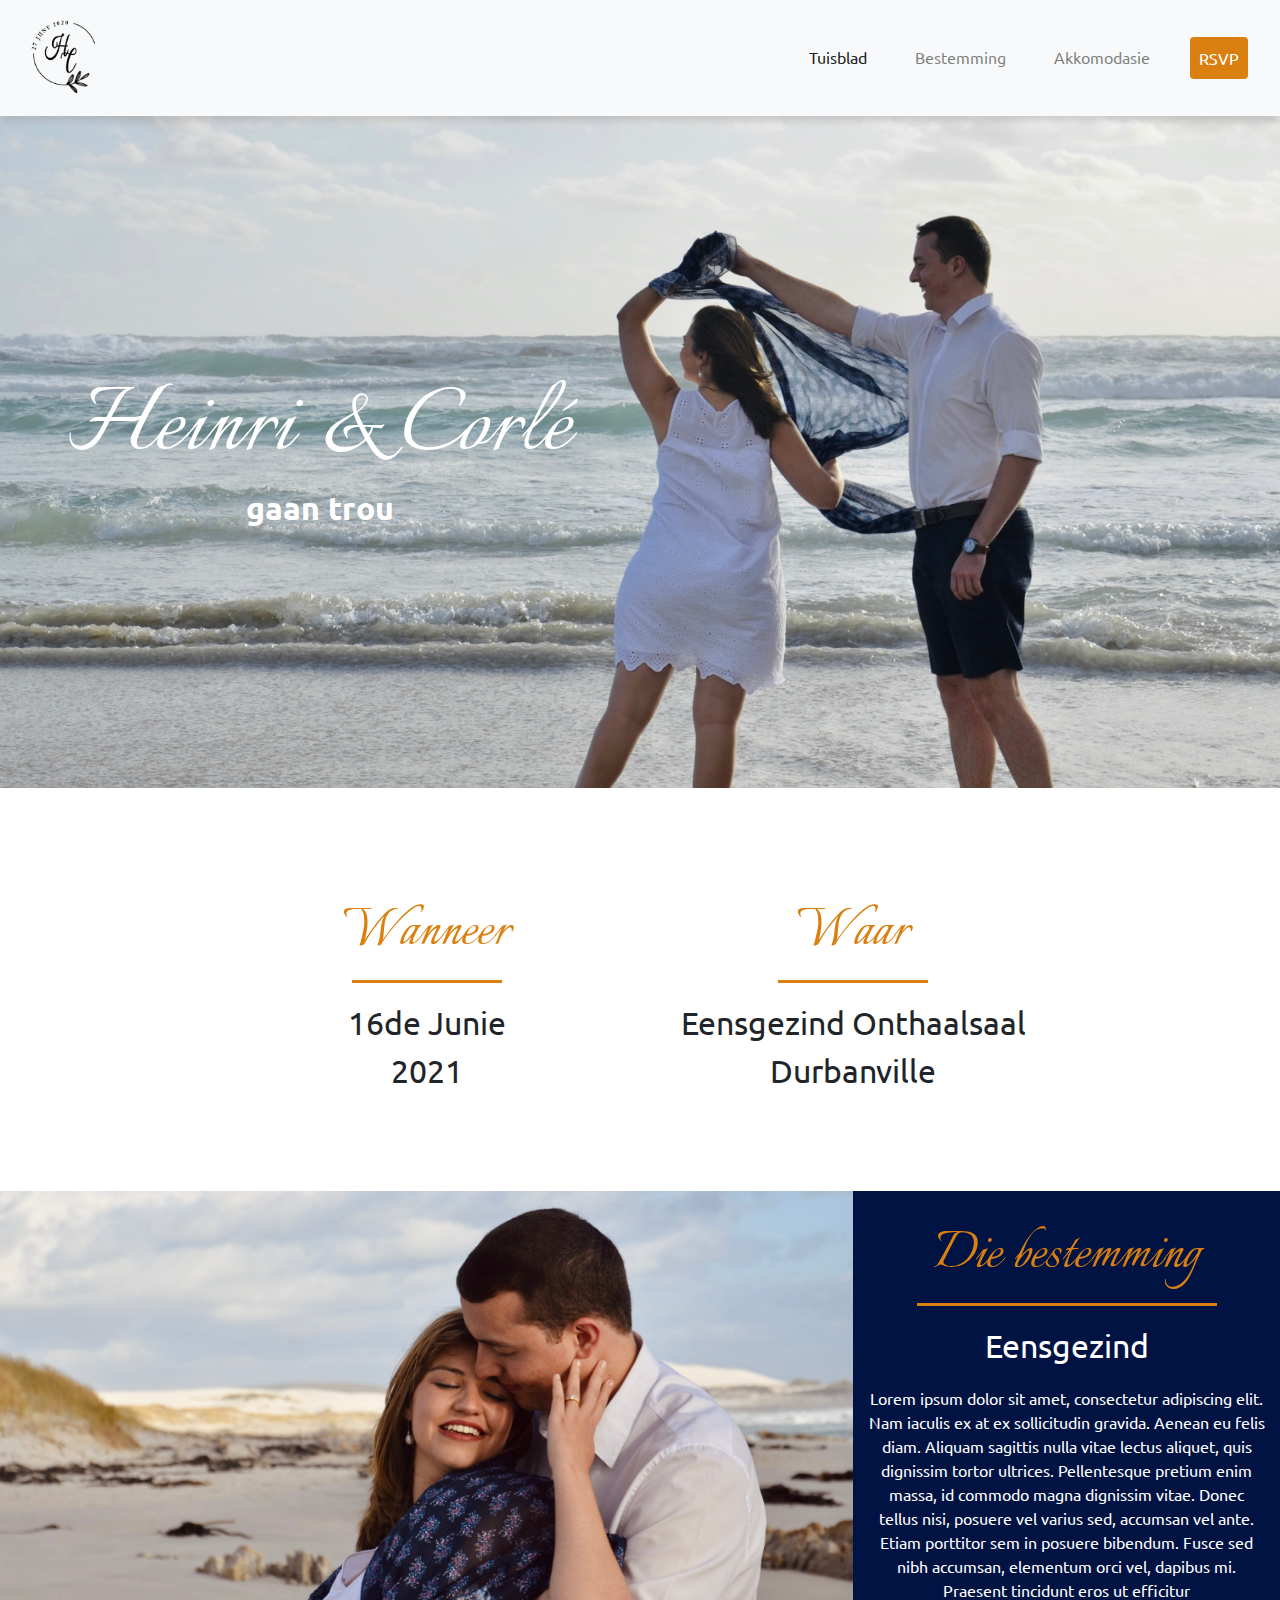
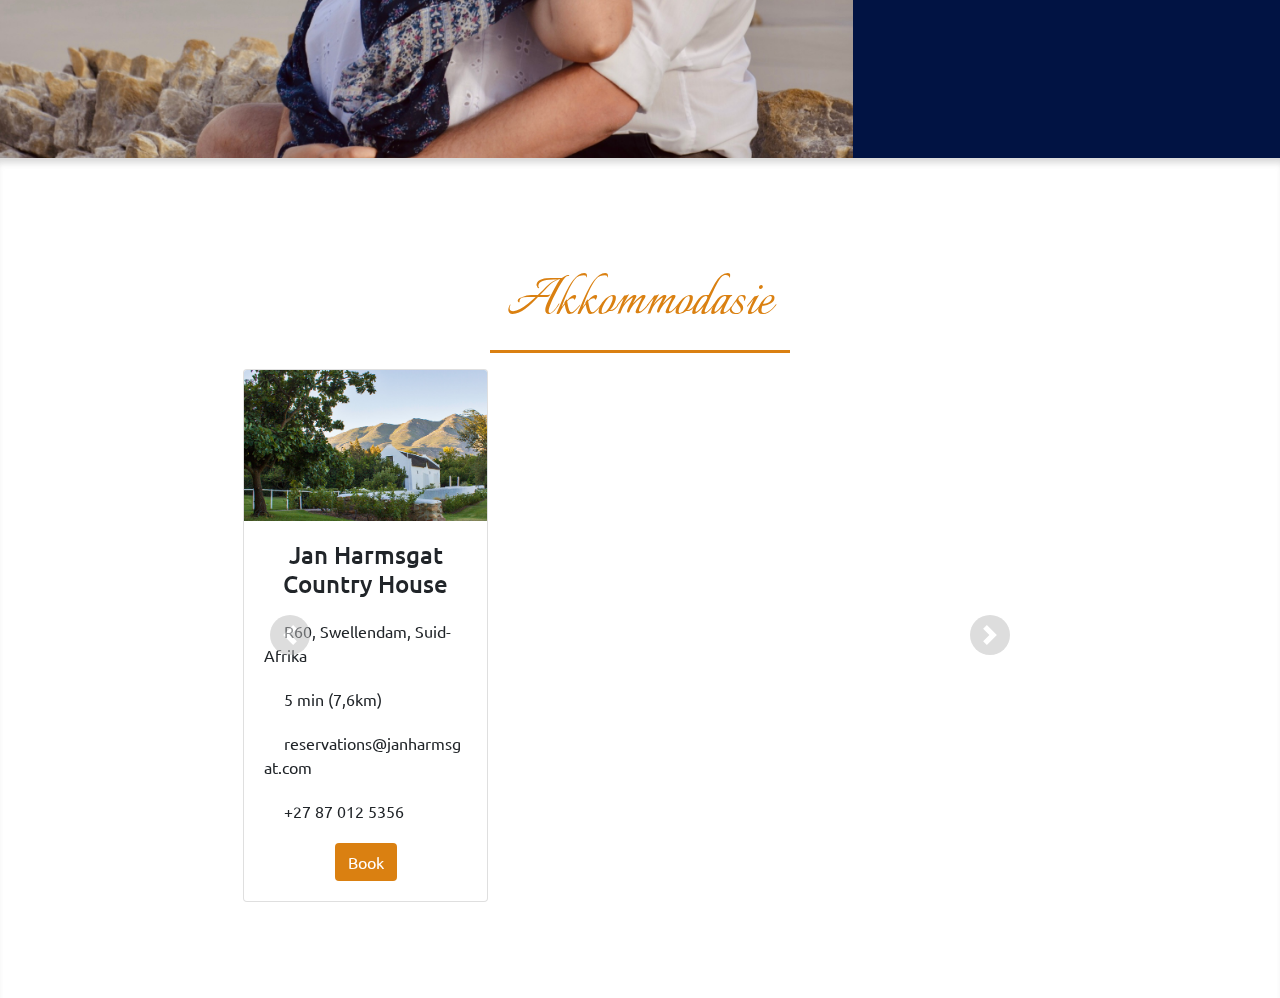
==== commit 4ace6dbb: "added more functionailty" ====
--- a/index.html
+++ b/index.html
@@ -56,7 +56,7 @@
             >
             <a class="nav-link" href="#destination-info">Bestemming</a>
             <a class="nav-link" href="#accomodation-info">Akkomodasie</a>
-            <button type="button" class="nav-link btn btn-custom-primary"><a href="./rsvp.html">RSVP</a></button>
+            <button type="button" class="nav-link btn btn-custom-secondary"><a href="./rsvp.html">RSVP</a></button>
           </div>
         </div>
       </nav>
@@ -214,7 +214,7 @@
                             ><span class="item-text">+27 87 012 5356</span>
                           </div>
                         </div>
-                        <a class="btn btn-custom" href="http://www.janharmsgat.com/" target="_blank">Book</a>
+                        <a class="btn btn-custom-secondary" href="http://www.janharmsgat.com/" target="_blank">Book</a>
                       </div>
                     </div> 
                   </div>
@@ -278,7 +278,7 @@
                             ><span class="item-text">+27 83 268 8273</span>
                           </div>
                         </div>
-                        <a class="btn btn-custom" href="http://www.fonteinskloof.com/" target="_blank">Book</a>
+                        <a class="btn btn-custom-secondary" href="http://www.fonteinskloof.com/" target="_blank">Book</a>
                       </div>
                     </div> 
                   </div>
@@ -342,7 +342,7 @@
                             ><span class="item-text">+27 84 549 2924</span>
                           </div>
                         </div>
-                        <a class="btn btn-custom" href="http://www.bonfrutti.co.za/" target="_blank">Book</a>
+                        <a class="btn btn-custom-secondary" href="http://www.bonfrutti.co.za/" target="_blank">Book</a>
                       </div>
                     </div> 
                   </div>
@@ -406,7 +406,7 @@
                             ><span class="item-text">+27 82 321 7154</span>
                           </div>
                         </div>
-                        <a class="btn btn-custom" href="http://www.spanspekseplek.co.za/" target="_blank">Book</a>
+                        <a class="btn btn-custom-secondary" href="http://www.spanspekseplek.co.za/" target="_blank">Book</a>
                       </div>
                     </div> 
                   </div>
@@ -470,7 +470,7 @@
                             ><span class="item-text">+27 82 956 9461</span>
                           </div>
                         </div>
-                        <a class="btn btn-custom" href="http://www.eenuurkop.co.za/" target="_blank">Book</a>
+                        <a class="btn btn-custom-secondary" href="http://www.eenuurkop.co.za/" target="_blank">Book</a>
                       </div>
                     </div> 
                   </div>
@@ -534,7 +534,7 @@
                             ><span class="item-text">+27 82 413 4021</span>
                           </div>
                         </div>
-                        <a class="btn btn-custom" href="http://www.leopardtrail.co.za/" target="_blank">Book</a>
+                        <a class="btn btn-custom-secondary" href="http://www.leopardtrail.co.za/" target="_blank">Book</a>
                       </div>
                     </div> 
                   </div>
@@ -598,7 +598,7 @@
                             ><span class="item-text">+27 28 514 3629</span>
                           </div>
                         </div>
-                        <a class="btn btn-custom" href="http://www.swellendamlodge.com/" target="_blank">Book</a>
+                        <a class="btn -secondary" href="http://www.swellendamlodge.com/" target="_blank">Book</a>
                       </div>
                     </div> 
                   </div>
@@ -662,7 +662,7 @@
                             ><span class="item-text">+27 28 514 2790</span>
                           </div>
                         </div>
-                        <a class="btn btn-custom" href="http://www.oldmill.co.za/" target="_blank">Book</a>
+                        <a class="btn btn-custom-secondary" href="http://www.oldmill.co.za/" target="_blank">Book</a>
                       </div>
                     </div> 
                   </div>
@@ -726,7 +726,7 @@
                             ><span class="item-text">+27 28 514 3258</span>
                           </div>
                         </div>
-                        <a class="btn btn-custom" href="https://www.annascollection.com/moolmanshof/self-catering" target="_blank">Book</a>
+                        <a class="btn btn-custom-secondary" href="https://www.annascollection.com/moolmanshof/self-catering" target="_blank">Book</a>
                       </div>
                     </div> 
                   </div>
@@ -790,7 +790,7 @@
                             ><span class="item-text">+27 28 514 2771</span>
                           </div>
                         </div>
-                        <a class="btn btn-custom" href="http://www.rothmanmanor.co.za/" target="_blank">Book</a>
+                        <a class="btn btn-custom-secondary" href="http://www.rothmanmanor.co.za/" target="_blank">Book</a>
                       </div>
                     </div> 
                   </div>
--- a/css/styles.css
+++ b/css/styles.css
@@ -7,6 +7,8 @@
   --color-neutral-3: #d4d4d4;
   --color-dark: #000000;
   --color-dark-1: rgb(19, 19, 19);
+  --color-primary-dark: #000e35;
+  --color-primary-light: #011d6d; 
   --color-secondary-dark: #c27210;
   --color-secondary-light: #fbd19e;  
   --font-size-s: 1rem;
@@ -273,15 +275,57 @@
 
 /* Buttons */
 
-.btn-custom-primary {
+.btn-custom-secondary {
   color: var(--color-neutral);
   background-color: var(--color-secondary);
   border-color: transparent;
 }
 
-.btn-custom-primary:hover { background-color: var(--color-secondary-dark);}
-
-.btn:focus { box-shadow: 0 0 0 0.2rem var(--color-secondary-light);}
+.btn-custom-secondary:hover { 
+  background-color: var(--color-secondary-dark);
+  color: var(--color-neutral);
+}
+
+.btn-custom-secondary-neutral {
+  color: var(--color-secondary);
+  background-color: var(--color-neutral);
+  border-color: var(--color-secondary);
+}
+
+.btn-custom-secondary-neutral:hover { 
+  background-color: var(--color-neutral-2);  
+  color: var(--color-secondary);
+}
+
+.btn-custom-primary {
+  color: var(--color-neutral);
+  background-color: var(--color-primary);
+  border-color: transparent;
+}
+
+.btn-custom-primary:hover { 
+  background-color: var(--color-primary-dark);
+  color: var(--color-neutral);
+}
+
+.btn-custom-primary-neutral {
+  color: var(--color-primary);
+  background-color: var(--color-neutral);
+  border-color: var(--color-primary);
+}
+
+.btn-custom-primary-neutral:hover { 
+  background-color: var(--color-neutral-2);  
+  color: var(--color-primary);
+}
+
+.btn-group > .active {
+  color: var(--color-neutral);
+  background-color: var(--color-primary);
+  border-color: transparent;
+} 
+
+.btn:focus, .btn.focus  { box-shadow: 0 0 0 0.2rem var(--color-neutral-2);}
 
 /* Titles */
 
@@ -314,7 +358,22 @@
 
 .nav-link.btn.btn-custom-primary > a {
   text-decoration-line: none;
-  color: rgba(0,0,0,.5);
+  color: var(--color-neutral);
+}
+
+.nav-link.btn.btn-custom-secondary > a {
+  text-decoration-line: none;
+  color: var(--color-neutral);
+}
+
+.nav-link.btn.btn-custom-primary {
+  text-decoration-line: none;
+  color: var(--color-neutral);
+}
+
+.nav-link.btn.btn-custom-secondary {
+  text-decoration-line: none;
+  color: var(--color-neutral);
 }
 
 /* Navbar */
@@ -327,9 +386,6 @@
   margin: 0 var(--margin-s);
 }
 
-.navbar-light .navbar-nav .nav-link.btn-custom-primary {
-  color: var(--color-neutral);
-}
 
 /* Accomodation Carousel */
 
